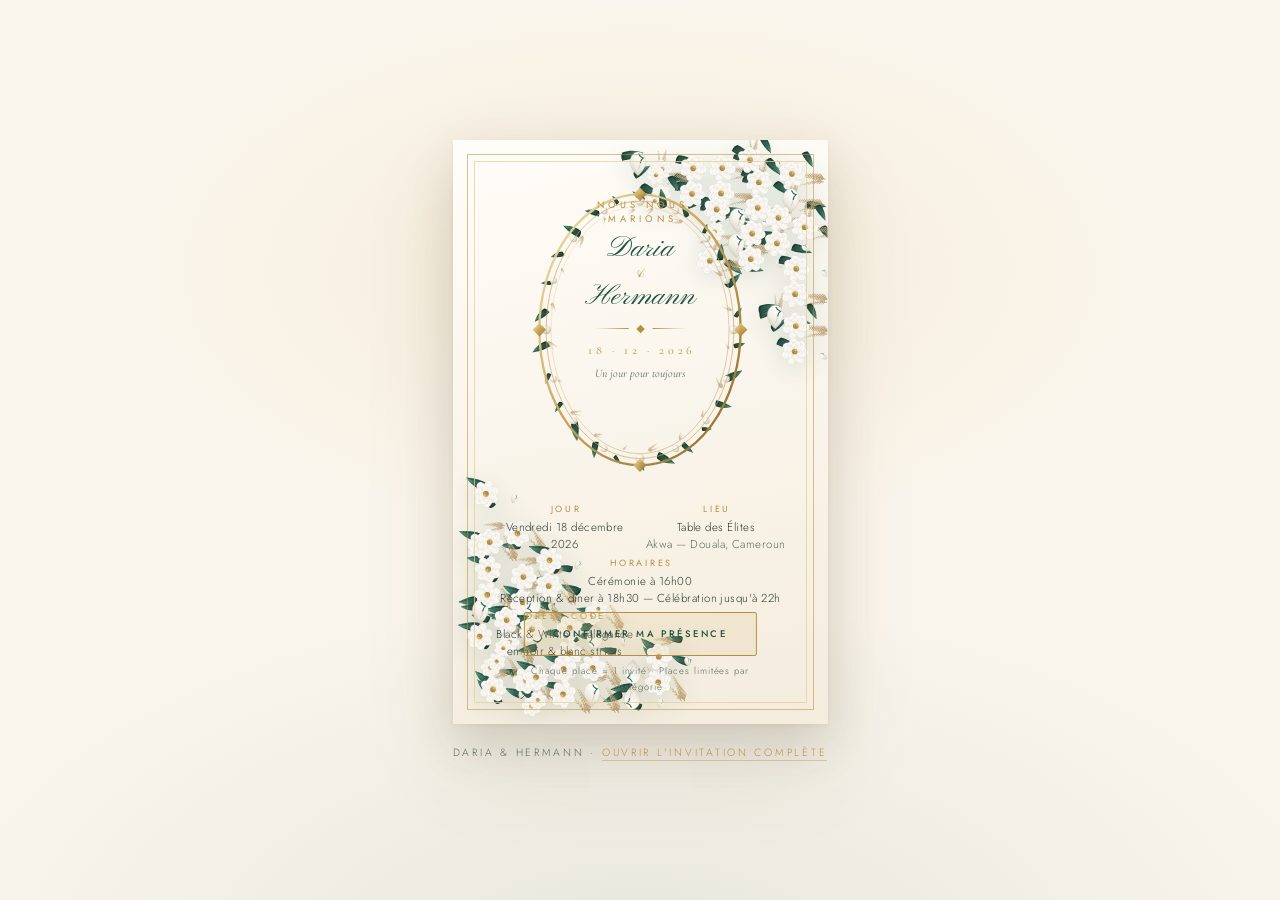
==== carte.html @ 6fe5da7c "Page du faire-part : carte.html Nouvelle page qui reprend l'univers visuel de la carte de reference " ====
<!DOCTYPE html>
<html lang="fr">
<head>
<meta charset="UTF-8">
<meta name="viewport" content="width=device-width, initial-scale=1">
<title>Daria &amp; Hermann — Faire-part · 18.12.2026</title>
<meta name="description" content="Daria &amp; Hermann vous invitent à célébrer leur mariage le vendredi 18 décembre 2026 à 16h00, Table des Élites, Akwa — Douala. Confirmez votre présence.">
<meta name="theme-color" content="#faf5ec">
<meta property="og:type" content="website">
<meta property="og:title" content="Daria &amp; Hermann — Nous nous marions">
<meta property="og:description" content="Vendredi 18 décembre 2026 · 16h00 · Table des Élites, Akwa — Douala.">
<meta property="og:image" content="photo-couple.jpg">
<link rel="icon" href="favicon.svg" type="image/svg+xml">
<link rel="preconnect" href="https://fonts.googleapis.com">
<link rel="preconnect" href="https://fonts.gstatic.com" crossorigin>
<link href="https://fonts.googleapis.com/css2?family=Cinzel:wght@400;500;600&family=Pinyon+Script&family=Cormorant+Garamond:ital,wght@0,400;0,500;0,600;1,400;1,500&family=Jost:wght@300;400;500;600&display=swap" rel="stylesheet">
<link rel="stylesheet" href="styles.css">
<style>
/* ===================================================================
   CARTE — page du faire-part
   Reprend la direction artistique de la carte de reference : fond
   ivoire tres clair, double cadre dore, medaillon ovale au centre,
   fleurs blanches en haut a droite et en bas a gauche, feuillage
   vert profond, perles et ornements dores.
   Le socle (variables, reset, .sprite, .reveal) vient de styles.css.
   =================================================================== */

:root {
  --papier:   #faf5ec;
  --papier-2: #f4ecdd;
  --ivoire:   #fffdf8;
  --encre:    #2c3a32;   /* vert-noir, plus sobre que le brun du site */
  --encre-2:  #5c6a60;
  --dore:     #b8903c;
  --dore-clair: #e6cf96;
  --vert:     #1f5340;
  --vert-clair: #4a8a6b;
}

body.billet-page {
  background:
    radial-gradient(58% 44% at 50% 30%, rgba(230,207,150,.22) 0%, transparent 68%),
    radial-gradient(80% 60% at 50% 108%, rgba(31,83,64,.09) 0%, transparent 70%),
    var(--papier);
  color: var(--encre);
  font-family: 'Jost', system-ui, sans-serif;
  min-height: 100svh;
  display: flex;
  align-items: center;
  justify-content: center;
  padding: clamp(18px, 4vw, 54px) 16px;
}

/* ————————————————————————————————————————————————————————————
   LE BILLET — ratio 322/502, celui de la carte de reference
   ———————————————————————————————————————————————————————————— */
.billet {
  position: relative;
  width: min(100%, 540px);
  aspect-ratio: 322 / 502;
  background: linear-gradient(168deg, var(--ivoire) 0%, var(--papier) 46%, var(--papier-2) 100%);
  box-shadow:
    0 2px 4px rgba(90, 70, 40, .06),
    0 18px 46px rgba(90, 70, 40, .16),
    0 40px 90px rgba(90, 70, 40, .10);
  isolation: isolate;
  overflow: hidden;
  /* Le billet est le conteneur de reference : 1cqw = 1 % de sa largeur.
     Sans ca, les unites cqw se mesureraient sur la fenetre entiere. */
  container-type: inline-size;
}

/* Double cadre fin dore : le filet exterieur et l'interieur, l'ecart
   de 10 unites reprend celui du faire-part. */
.billet__cadre { position: absolute; inset: 0; pointer-events: none; z-index: 4; }
.billet__cadre::before,
.billet__cadre::after {
  content: "";
  position: absolute;
  border: 1px solid var(--dore);
  opacity: .55;
}
.billet__cadre::before { inset: 14px; }
.billet__cadre::after  { inset: 21px; border-color: var(--dore-clair); opacity: .75; }

/* Semis floral : #fl-plan est compose en haut-gauche / bas-droite, on
   le met en miroir pour obtenir haut-droite / bas-gauche comme sur la
   carte. Derriere tout, jamais devant le texte. */
.billet__deco {
  position: absolute;
  inset: 0;
  z-index: 0;
  pointer-events: none;
  transform: scaleX(-1);
  opacity: .96;
  filter: drop-shadow(0 6px 14px rgba(31, 83, 64, .16));
}
.billet__deco svg { width: 100%; height: 100%; display: block; }

/* ————————————————————————————————————————————————————————————
   MEDAILLON — le grand ovale au centre, vide pour le texte
   ———————————————————————————————————————————————————————————— */
.billet__medaillon {
  position: absolute;
  z-index: 2;
  left: 50%;
  top: 6%;
  width: 62%;
  transform: translateX(-50%);
  pointer-events: none;
}
.billet__medaillon svg { width: 100%; height: auto; display: block; }

/* Le texte vit dans son propre calque au-dessus du medaillon : il
   peut donc depasser le vide de l'ovale sans etre masque. */
.billet__txt {
  position: absolute;
  z-index: 3;
  left: 50%;
  top: 10%;
  width: 44%;
  transform: translateX(-50%);
  text-align: center;
}

.kicker {
  font-size: clamp(9.5px, 1.15cqw, 11.5px);
  letter-spacing: .42em;
  text-transform: uppercase;
  color: var(--dore);
  margin: 0 0 .9em;
  padding-left: .42em;
}

.noms {
  font-family: 'Pinyon Script', cursive;
  font-weight: 400;
  font-size: clamp(30px, 7.6cqw, 44px);
  line-height: .96;
  color: var(--vert);
  margin: 0;
}
.noms .amp {
  display: block;
  font-size: .58em;
  color: var(--dore);
  line-height: 1;
  margin: .06em 0;
}

.orn { display: flex; align-items: center; justify-content: center; gap: 9px; margin: .85em 0 .7em; }
.orn .trait { height: 1px; width: 34px; background: linear-gradient(90deg, transparent, var(--dore)); }
.orn .trait:last-child { background: linear-gradient(90deg, var(--dore), transparent); }
.orn .losange {
  width: 6px; height: 6px; background: var(--dore);
  transform: rotate(45deg); flex: none;
}

/* La date ressort en or, avec les chiffres separes par un point dore. */
.date {
  font-family: 'Cormorant Garamond', serif;
  font-size: clamp(12px, 1.85cqw, 14.5px);
  letter-spacing: .3em;
  text-transform: uppercase;
  color: var(--dore);
  margin: 0;
  padding-left: .3em;
}
.motto {
  font-family: 'Cormorant Garamond', serif;
  font-style: italic;
  font-size: clamp(11.5px, 1.6cqw, 13px);
  color: var(--encre-2);
  margin: .7em 0 0;
  line-height: 1.5;
}

/* ————————————————————————————————————————————————————————————
   DETAILS PRATIQUES — sous le medaillon,police nette
   ———————————————————————————————————————————————————————————— */
.billet__detail {
  position: absolute;
  z-index: 3;
  left: 50%;
  top: 62%;
  width: 78%;
  transform: translateX(-50%);
  text-align: center;
  display: grid;
  grid-template-columns: 1fr 1fr;
  column-gap: 10px;
  row-gap: 2px;
  align-items: start;
}
.billet__detail .ligne:nth-child(3) { grid-column: 1 / -1; }
.billet__detail .ligne:nth-child(3) dd { white-space: nowrap; }
.ligne { margin: 0; }
.ligne dt {
  font-size: clamp(9px, 1.05cqw, 10.5px);
  letter-spacing: .3em;
  text-transform: uppercase;
  color: var(--dore);
  margin: 0 0 .45em;
  padding-left: .3em;
}
.ligne dd {
  margin: 0;
  font-size: clamp(11.5px, 1.5cqw, 12.5px);
  font-weight: 300;
  line-height: 1.5;
  color: var(--encre);
  letter-spacing: .04em;
}
.ligne dd .ville { display: block; color: var(--encre-2); }

/* ————————————————————————————————————————————————————————————
   CONFIRMATION
   ———————————————————————————————————————————————————————————— */
.billet__cta {
  position: absolute;
  z-index: 3;
  left: 50%;
  bottom: 5%;
  width: 62%;
  transform: translateX(-50%);
  text-align: center;
}

.btn-confirmer {
  display: inline-block;
  width: 100%;
  padding: 14px 18px;
  border: 1px solid var(--dore);
  background: linear-gradient(160deg, rgba(230,207,150,.26), rgba(184,144,60,.10));
  color: var(--vert);
  font: 500 clamp(9.5px, 1.65cqw, 12px) 'Jost', sans-serif;
  letter-spacing: .26em;
  text-transform: uppercase;
  text-decoration: none;
  cursor: pointer;
  border-radius: 2px;
  transition: background .3s, color .3s, border-color .3s, transform .2s;
}
.btn-confirmer:hover {
  background: linear-gradient(160deg, rgba(31,83,64,.94), rgba(31,83,64,.82));
  border-color: var(--vert);
  color: var(--ivoire);
}
.btn-confirmer:active { transform: translateY(1px); }
.btn-confirmer:focus-visible { outline: 2px solid var(--vert); outline-offset: 3px; }

.mention {
  margin: .9em 0 0;
  font-size: clamp(9.5px, 1.05cqw, 10.5px);
  font-weight: 300;
  letter-spacing: .1em;
  color: var(--encre-2);
  line-height: 1.6;
}

/* ————————————————————————————————————————————————————————————
   PIED
   ———————————————————————————————————————————————————————————— */
.pied {
  position: relative;
  z-index: 5;
  text-align: center;
  margin-top: 22px;
  font-size: 10.5px;
  letter-spacing: .26em;
  text-transform: uppercase;
  font-weight: 300;
  color: var(--encre-2);
}
.pied a { color: var(--dore); text-decoration: none; border-bottom: 1px solid rgba(184,144,60,.4); }
.pied a:hover { border-bottom-color: var(--dore); }

/* ————————————————————————————————————————————————————————————
   RESPONSIVE
   Le billet garde son ratio sur grand ecran. Sur telephone on passe
   en feuille verticale : le decor passe en arriere-plan tres attenue
   et le texte remonte dans un flux normal, donc jamais de recouvrement.
   ———————————————————————————————————————————————————————————— */
@media (max-width: 560px) {
  body.billet-page { display: block; padding: 0; }
  .billet {
    width: 100%;
    aspect-ratio: auto;
    min-height: 100svh;
    /* Le haut de la page est reserve pour la moitie superieure de
       l'ovale : le texte vient se loger dans son vide, comme sur la
       carte, mais en flux normal donc jamais par-dessus le texte. */
    /* Le billet n'a plus de ratio impose ici : sa hauteur suit le
       contenu. On ne peut donc plus utiliser des % pour le medaillon,
       seulement des px/vw. Le padding reserve la moitie haute de
       l'ovale (52vw = centre de l'ovale, moins la moitie du bloc
       texte) afin que le texte se loge dans son vide. */
    padding: calc(52vw - 62px) 24px 48px;
    display: flex;
    flex-direction: column;
    align-items: center;
    justify-content: flex-start;
  }
  /* Le semis devient un fond de page, tres attenue, sans encadrement */
  .billet__deco { opacity: .28; filter: none; }
  .billet__cadre { display: none; }
  /* Le medaillon reste absolu : il encadre le texte du debut a la fin
     du bloc, au lieu de le pousser vers le bas. */
  .billet__medaillon {
    top: 10px;              /* en px : la hauteur du billet est variable */
    left: 50%;
    width: 78vw;
    height: auto;
    transform: translateX(-50%);
  }
  .billet__txt {
    position: relative;
    left: auto; top: auto;
    transform: none;
    width: min(100%, 330px);
  }
  .billet__detail {
    position: relative;
    left: auto; top: auto;
    transform: none;
    width: min(100%, 360px);
    margin: 34px 0 0;
  }
  .billet__cta {
    position: relative;
    left: auto; bottom: auto;
    transform: none;
    width: min(100%, 360px);
    margin: 32px 0 0;
  }
  .pied { margin: 26px 16px 34px; font-size: 9.5px; letter-spacing: .2em; }
}

/* Petits telephones : on allege encore le decor. */
@media (max-width: 380px) {
  .billet { padding: 72px 18px 44px; }
  .billet__deco { opacity: .22; }
}

/* Ecran tres large : le billet ne grossit pas indefiniment. */
@media (min-width: 1100px) {
  .billet { width: min(100%, 580px); }
}

/* ——— Apparition discrete, desactivee si l'utilisateur limite
       les animations (regle deja posee dans styles.css). ——— */
.billet__txt > *,
.billet__detail > *,
.billet__cta > * { opacity: 0; transform: translateY(12px); }
.billet.in .billet__txt > *,
.billet.in .billet__detail > *,
.billet.in .billet__cta > * {
  opacity: 1; transform: none;
  transition: opacity .8s ease, transform .8s cubic-bezier(.2, .8, .2, 1);
}
.billet.in .billet__txt > *:nth-child(2) { transition-delay: .08s; }
.billet.in .billet__txt > *:nth-child(3) { transition-delay: .16s; }
.billet.in .billet__txt > *:nth-child(4) { transition-delay: .24s; }
.billet.in .billet__txt > *:nth-child(5) { transition-delay: .32s; }
.billet.in .billet__detail > *:nth-child(2) { transition-delay: .12s; }
.billet.in .billet__detail > *:nth-child(3) { transition-delay: .2s; }
.billet.in .billet__detail > *:nth-child(4) { transition-delay: .28s; }
.billet.in .billet__cta > *:nth-child(2) { transition-delay: .36s; }

@media (prefers-reduced-motion: reduce) {
  .billet__txt > *, .billet__detail > *, .billet__cta > * {
    opacity: 1 !important; transform: none !important;
  }
  .btn-confirmer { transition: none; }
}
</style>
</head>
<body class="billet-page">

  <!-- ===== SPRITE FLORAL — CAMÉLIAS IVOIRE (carte de référence) =====
       Camélias à 3 couronnes de pétales larges, cœur d'étamines dorées,
       feuilles émeraude vernies, fougères dorées, perles crème.
       Ce bloc est dupliqué à l'identique dans les 2 pages : il est
       régénéré par tools/floral-sprite.py — ne pas éditer à la main. -->
  <svg class="sprite" aria-hidden="true" focusable="false">

    <defs>
      <!-- camélia : ivoire éclairé en haut, ombre chaude en base -->
      <linearGradient id="p-out" x1=".28" y1="0" x2=".72" y2="1">
        <stop offset="0" stop-color="#ffffff"/><stop offset=".5" stop-color="#f7f3ea"/><stop offset="1" stop-color="#cbc4b1"/>
      </linearGradient>
      <linearGradient id="p-mid" x1=".3" y1="0" x2=".7" y2="1">
        <stop offset="0" stop-color="#ffffff"/><stop offset=".55" stop-color="#f2eee2"/><stop offset="1" stop-color="#d3ccb9"/>
      </linearGradient>
      <linearGradient id="p-in" x1=".34" y1="0" x2=".66" y2="1">
        <stop offset="0" stop-color="#ffffff"/><stop offset="1" stop-color="#e9e3d4"/>
      </linearGradient>
      <radialGradient id="p-coeur" cx=".4" cy=".34" r=".72">
        <stop offset="0" stop-color="#f4e4b4"/><stop offset=".5" stop-color="#cda75a"/><stop offset="1" stop-color="#8c6a26"/>
      </radialGradient>
      <radialGradient id="p-ombre" cx=".5" cy=".5" r=".5">
        <stop offset="0" stop-color="#8a8271" stop-opacity=".5"/><stop offset="1" stop-color="#8a8271" stop-opacity="0"/>
      </radialGradient>
      <!-- feuillage émeraude, nervures éclairées -->
      <linearGradient id="p-leaf" x1=".18" y1="0" x2=".82" y2="1">
        <stop offset="0" stop-color="#4d9175"/><stop offset=".45" stop-color="#1f5544"/><stop offset="1" stop-color="#0b2b21"/>
      </linearGradient>
      <linearGradient id="g-gold" x1="0" y1="0" x2="1" y2="1">
        <stop offset="0" stop-color="#f4e4b4"/><stop offset=".45" stop-color="#cda75a"/><stop offset="1" stop-color="#8c6a26"/>
      </linearGradient>
      <linearGradient id="g-fern" x1=".1" y1="1" x2=".9" y2="0">
        <stop offset="0" stop-color="#96794a"/><stop offset=".5" stop-color="#bda172"/><stop offset="1" stop-color="#e6d5ae"/>
      </linearGradient>
      <radialGradient id="g-perle" cx=".34" cy=".3" r=".78">
        <stop offset="0" stop-color="#ffffff"/><stop offset=".45" stop-color="#f2ede2"/><stop offset="1" stop-color="#c3bba8"/>
      </radialGradient>
    </defs>

    <!-- Perle crème, lumière en haut à gauche -->
    <symbol id="fl-perle" viewBox="0 0 24 24">
      <circle cx="12" cy="12" r="10" fill="url(#g-perle)"/>
      <circle cx="12" cy="12" r="10" fill="none" stroke="#b9b2a1" stroke-width=".7" stroke-opacity=".5"/>
      <ellipse cx="8.6" cy="8.2" rx="3.4" ry="2.6" fill="#ffffff" opacity=".85" transform="rotate(-28 8.6 8.2)"/>
    </symbol>

    <!-- Feuille émeraude, vernie, nervure centrale marquée.
         Limbe étroit et pointu, comme les feuilles de la carte. -->
    <symbol id="fl-feuille" viewBox="0 0 32 32">
      <path d="M17 30.5 C 11 24 5 13 3 1.5 C 12 5 20.5 12.5 25 22 C 24.5 25.5 21.5 28.5 17 30.5 Z" fill="url(#p-leaf)"/>
      <path d="M17 30.5 C 13.5 21 9 11 4 3 C 11 6 17.5 12.5 22 21 C 21.5 24 19 27 17 30.5 Z" fill="#ffffff" opacity=".07"/>
      <path d="M14.59 25.05 Q16.25 23.79 17.6 23.48" fill="none" stroke="#0a2a20" stroke-width=".65" stroke-linecap="round" opacity="0.5"/>
      <path d="M14.59 25.05 Q14 24.95 13.52 25.6" fill="none" stroke="#0a2a20" stroke-width=".65" stroke-linecap="round" opacity="0.42"/>
      <path d="M12.18 20.1 Q13.93 18.79 15.37 18.44" fill="none" stroke="#0a2a20" stroke-width=".65" stroke-linecap="round" opacity="0.5"/>
      <path d="M12.18 20.1 Q11.44 20.08 10.85 20.79" fill="none" stroke="#0a2a20" stroke-width=".65" stroke-linecap="round" opacity="0.42"/>
      <path d="M9.76 15.15 Q11.37 13.91 12.69 13.63" fill="none" stroke="#0a2a20" stroke-width=".65" stroke-linecap="round" opacity="0.5"/>
      <path d="M9.76 15.15 Q9.03 15.13 8.43 15.84" fill="none" stroke="#0a2a20" stroke-width=".65" stroke-linecap="round" opacity="0.42"/>
      <path d="M7.62 10.75 Q8.89 9.69 9.93 9.55" fill="none" stroke="#0a2a20" stroke-width=".65" stroke-linecap="round" opacity="0.5"/>
      <path d="M7.62 10.75 Q7.03 10.65 6.56 11.3" fill="none" stroke="#0a2a20" stroke-width=".65" stroke-linecap="round" opacity="0.42"/>
      <path d="M5.88 7.18 Q6.76 6.32 7.47 6.34" fill="none" stroke="#0a2a20" stroke-width=".65" stroke-linecap="round" opacity="0.5"/>
      <path d="M5.88 7.18 Q5.49 6.98 5.17 7.54" fill="none" stroke="#0a2a20" stroke-width=".65" stroke-linecap="round" opacity="0.42"/>
      <path d="M17 30 C 13.5 21 9 11 3.6 2.5" fill="none" stroke="#05201a" stroke-width="1.25" opacity=".6" stroke-linecap="round"/>
      <path d="M17 30 C 14 21 9.6 11.5 4.6 3.2" fill="none" stroke="#8fd3b2" stroke-width=".5" opacity=".55" stroke-linecap="round"/>
    </symbol>

    <!-- Fougère dorée (fillette de la carte de référence) -->
    <symbol id="fl-fougere" viewBox="0 0 48 48">
      <path d="M3 45 Q13 25 33 3" fill="none" stroke="url(#g-fern)" stroke-width="1.1" stroke-linecap="round"/>
      <ellipse cx="3.23" cy="36.7" rx="6.17" ry="1.05" fill="url(#g-fern)" transform="rotate(-102.05 3.23 36.7)"/>
      <ellipse cx="9.68" cy="40.12" rx="6.17" ry="1.05" fill="url(#g-fern)" transform="rotate(-22.05 9.68 40.12)"/>
      <ellipse cx="4.93" cy="34.2" rx="5.84" ry="0.99" fill="url(#g-fern)" transform="rotate(-100.72 4.93 34.2)"/>
      <ellipse cx="10.95" cy="37.58" rx="5.84" ry="0.99" fill="url(#g-fern)" transform="rotate(-20.72 10.95 37.58)"/>
      <ellipse cx="6.7" cy="31.69" rx="5.51" ry="0.94" fill="url(#g-fern)" transform="rotate(-99.43 6.7 31.69)"/>
      <ellipse cx="12.32" cy="35.01" rx="5.51" ry="0.94" fill="url(#g-fern)" transform="rotate(-19.43 12.32 35.01)"/>
      <ellipse cx="8.55" cy="29.17" rx="5.18" ry="0.88" fill="url(#g-fern)" transform="rotate(-98.2 8.55 29.17)"/>
      <ellipse cx="13.76" cy="32.4" rx="5.18" ry="0.88" fill="url(#g-fern)" transform="rotate(-18.2 13.76 32.4)"/>
      <ellipse cx="10.48" cy="26.63" rx="4.86" ry="0.83" fill="url(#g-fern)" transform="rotate(-97.02 10.48 26.63)"/>
      <ellipse cx="15.29" cy="29.76" rx="4.86" ry="0.83" fill="url(#g-fern)" transform="rotate(-17.02 15.29 29.76)"/>
      <ellipse cx="12.48" cy="24.08" rx="4.53" ry="0.77" fill="url(#g-fern)" transform="rotate(-95.88 12.48 24.08)"/>
      <ellipse cx="16.91" cy="27.08" rx="4.53" ry="0.77" fill="url(#g-fern)" transform="rotate(-15.88 16.91 27.08)"/>
      <ellipse cx="14.57" cy="21.51" rx="4.2" ry="0.71" fill="url(#g-fern)" transform="rotate(-94.78 14.57 21.51)"/>
      <ellipse cx="18.62" cy="24.38" rx="4.2" ry="0.71" fill="url(#g-fern)" transform="rotate(-14.78 18.62 24.38)"/>
      <ellipse cx="16.73" cy="18.93" rx="3.87" ry="0.66" fill="url(#g-fern)" transform="rotate(-93.73 16.73 18.93)"/>
      <ellipse cx="20.42" cy="21.64" rx="3.87" ry="0.66" fill="url(#g-fern)" transform="rotate(-13.73 20.42 21.64)"/>
      <ellipse cx="18.97" cy="16.33" rx="3.54" ry="0.6" fill="url(#g-fern)" transform="rotate(-92.72 18.97 16.33)"/>
      <ellipse cx="22.31" cy="18.87" rx="3.54" ry="0.6" fill="url(#g-fern)" transform="rotate(-12.72 22.31 18.87)"/>
      <ellipse cx="21.3" cy="13.71" rx="3.21" ry="0.55" fill="url(#g-fern)" transform="rotate(-91.75 21.3 13.71)"/>
      <ellipse cx="24.28" cy="16.06" rx="3.21" ry="0.55" fill="url(#g-fern)" transform="rotate(-11.75 24.28 16.06)"/>
      <ellipse cx="23.71" cy="11.08" rx="2.88" ry="0.49" fill="url(#g-fern)" transform="rotate(-90.81 23.71 11.08)"/>
      <ellipse cx="26.35" cy="13.23" rx="2.88" ry="0.49" fill="url(#g-fern)" transform="rotate(-10.81 26.35 13.23)"/>
      <ellipse cx="26.2" cy="8.42" rx="2.55" ry="0.43" fill="url(#g-fern)" transform="rotate(-89.91 26.2 8.42)"/>
      <ellipse cx="28.51" cy="10.37" rx="2.55" ry="0.43" fill="url(#g-fern)" transform="rotate(-9.91 28.51 10.37)"/>
      <ellipse cx="28.77" cy="5.75" rx="2.23" ry="0.38" fill="url(#g-fern)" transform="rotate(-89.04 28.77 5.75)"/>
      <ellipse cx="30.76" cy="7.48" rx="2.23" ry="0.38" fill="url(#g-fern)" transform="rotate(-9.04 30.76 7.48)"/>
      <ellipse cx="31.43" cy="3.06" rx="1.9" ry="0.32" fill="url(#g-fern)" transform="rotate(-88.21 31.43 3.06)"/>
      <ellipse cx="33.1" cy="4.56" rx="1.9" ry="0.32" fill="url(#g-fern)" transform="rotate(-8.21 33.1 4.56)"/>
      <path d="M9 46 Q20 32 43 20" fill="none" stroke="url(#g-fern)" stroke-width="1.1" stroke-linecap="round"/>
      <ellipse cx="11.26" cy="39.93" rx="3.75" ry="0.64" fill="url(#g-fern)" transform="rotate(-88.7 11.26 39.93)"/>
      <ellipse cx="14.59" cy="42.85" rx="3.75" ry="0.64" fill="url(#g-fern)" transform="rotate(-8.7 14.59 42.85)"/>
      <ellipse cx="13.82" cy="37.59" rx="3.49" ry="0.59" fill="url(#g-fern)" transform="rotate(-85.76 13.82 37.59)"/>
      <ellipse cx="16.77" cy="40.47" rx="3.49" ry="0.59" fill="url(#g-fern)" transform="rotate(-5.76 16.77 40.47)"/>
      <ellipse cx="16.55" cy="35.28" rx="3.24" ry="0.55" fill="url(#g-fern)" transform="rotate(-83.02 16.55 35.28)"/>
      <ellipse cx="19.16" cy="38.08" rx="3.24" ry="0.55" fill="url(#g-fern)" transform="rotate(-3.02 19.16 38.08)"/>
      <ellipse cx="19.47" cy="33.01" rx="2.98" ry="0.51" fill="url(#g-fern)" transform="rotate(-80.46 19.47 33.01)"/>
      <ellipse cx="21.75" cy="35.7" rx="2.98" ry="0.51" fill="url(#g-fern)" transform="rotate(-0.46 21.75 35.7)"/>
      <ellipse cx="22.57" cy="30.78" rx="2.73" ry="0.46" fill="url(#g-fern)" transform="rotate(-78.09 22.57 30.78)"/>
      <ellipse cx="24.55" cy="33.32" rx="2.73" ry="0.46" fill="url(#g-fern)" transform="rotate(1.91 24.55 33.32)"/>
      <ellipse cx="25.85" cy="28.59" rx="2.47" ry="0.42" fill="url(#g-fern)" transform="rotate(-75.88 25.85 28.59)"/>
      <ellipse cx="27.57" cy="30.96" rx="2.47" ry="0.42" fill="url(#g-fern)" transform="rotate(4.12 27.57 30.96)"/>
      <ellipse cx="29.33" cy="26.42" rx="2.22" ry="0.38" fill="url(#g-fern)" transform="rotate(-73.82 29.33 26.42)"/>
      <ellipse cx="30.79" cy="28.6" rx="2.22" ry="0.38" fill="url(#g-fern)" transform="rotate(6.18 30.79 28.6)"/>
      <ellipse cx="33" cy="24.29" rx="1.96" ry="0.33" fill="url(#g-fern)" transform="rotate(-71.91 33 24.29)"/>
      <ellipse cx="34.23" cy="26.26" rx="1.96" ry="0.33" fill="url(#g-fern)" transform="rotate(8.09 34.23 26.26)"/>
      <ellipse cx="36.86" cy="22.19" rx="1.71" ry="0.29" fill="url(#g-fern)" transform="rotate(-70.14 36.86 22.19)"/>
      <ellipse cx="37.88" cy="23.94" rx="1.71" ry="0.29" fill="url(#g-fern)" transform="rotate(9.86 37.88 23.94)"/>
      <ellipse cx="40.92" cy="20.12" rx="1.45" ry="0.25" fill="url(#g-fern)" transform="rotate(-68.49 40.92 20.12)"/>
      <ellipse cx="41.74" cy="21.63" rx="1.45" ry="0.25" fill="url(#g-fern)" transform="rotate(11.51 41.74 21.63)"/>
    </symbol>

    <!-- ===== LE CAMÉLIA — définition unique, réutilisée partout =====
         3 couronnes de pétales larges qui se chevauchent, liseré doux
         entre les pétales, cœur d'étamines dorées. -->
    <symbol id="fl-rose" viewBox="0 0 64 64">
      <ellipse cx="32" cy="33" rx="27" ry="26" fill="url(#p-ombre)" opacity=".55"/>
      <path d="M0 0 C-12.92 -6 -13.87 -19.2 -6.53 -27.9 C-3.26 -31.5 3.26 -31.5 6.53 -27.9 C13.87 -19.2 12.92 -6 0 0 Z" fill="url(#p-out)" stroke="#b0aa99" stroke-width="0.6" stroke-opacity="0.42" opacity="1" transform="translate(32 32) rotate(8)"/>
      <path d="M0 0 C-12.92 -6 -13.87 -19.2 -6.53 -27.9 C-3.26 -31.5 3.26 -31.5 6.53 -27.9 C13.87 -19.2 12.92 -6 0 0 Z" fill="url(#p-out)" stroke="#b0aa99" stroke-width="0.6" stroke-opacity="0.42" opacity="1" transform="translate(32 32) rotate(59.43)"/>
      <path d="M0 0 C-12.92 -6 -13.87 -19.2 -6.53 -27.9 C-3.26 -31.5 3.26 -31.5 6.53 -27.9 C13.87 -19.2 12.92 -6 0 0 Z" fill="url(#p-out)" stroke="#b0aa99" stroke-width="0.6" stroke-opacity="0.42" opacity="1" transform="translate(32 32) rotate(110.86)"/>
      <path d="M0 0 C-12.92 -6 -13.87 -19.2 -6.53 -27.9 C-3.26 -31.5 3.26 -31.5 6.53 -27.9 C13.87 -19.2 12.92 -6 0 0 Z" fill="url(#p-out)" stroke="#b0aa99" stroke-width="0.6" stroke-opacity="0.42" opacity="1" transform="translate(32 32) rotate(162.29)"/>
      <path d="M0 0 C-12.92 -6 -13.87 -19.2 -6.53 -27.9 C-3.26 -31.5 3.26 -31.5 6.53 -27.9 C13.87 -19.2 12.92 -6 0 0 Z" fill="url(#p-out)" stroke="#b0aa99" stroke-width="0.6" stroke-opacity="0.42" opacity="1" transform="translate(32 32) rotate(213.71)"/>
      <path d="M0 0 C-12.92 -6 -13.87 -19.2 -6.53 -27.9 C-3.26 -31.5 3.26 -31.5 6.53 -27.9 C13.87 -19.2 12.92 -6 0 0 Z" fill="url(#p-out)" stroke="#b0aa99" stroke-width="0.6" stroke-opacity="0.42" opacity="1" transform="translate(32 32) rotate(265.14)"/>
      <path d="M0 0 C-12.92 -6 -13.87 -19.2 -6.53 -27.9 C-3.26 -31.5 3.26 -31.5 6.53 -27.9 C13.87 -19.2 12.92 -6 0 0 Z" fill="url(#p-out)" stroke="#b0aa99" stroke-width="0.6" stroke-opacity="0.42" opacity="1" transform="translate(32 32) rotate(316.57)"/>
      <path d="M0 0 C-11.4 -5 -12.24 -16 -5.76 -23.25 C-2.88 -26.25 2.88 -26.25 5.76 -23.25 C12.24 -16 11.4 -5 0 0 Z" fill="url(#p-mid)" stroke="#b0aa99" stroke-width="0.6" stroke-opacity="0.5" opacity="1" transform="translate(32 32) rotate(30)"/>
      <path d="M0 0 C-11.4 -5 -12.24 -16 -5.76 -23.25 C-2.88 -26.25 2.88 -26.25 5.76 -23.25 C12.24 -16 11.4 -5 0 0 Z" fill="url(#p-mid)" stroke="#b0aa99" stroke-width="0.6" stroke-opacity="0.5" opacity="1" transform="translate(32 32) rotate(75)"/>
      <path d="M0 0 C-11.4 -5 -12.24 -16 -5.76 -23.25 C-2.88 -26.25 2.88 -26.25 5.76 -23.25 C12.24 -16 11.4 -5 0 0 Z" fill="url(#p-mid)" stroke="#b0aa99" stroke-width="0.6" stroke-opacity="0.5" opacity="1" transform="translate(32 32) rotate(120)"/>
      <path d="M0 0 C-11.4 -5 -12.24 -16 -5.76 -23.25 C-2.88 -26.25 2.88 -26.25 5.76 -23.25 C12.24 -16 11.4 -5 0 0 Z" fill="url(#p-mid)" stroke="#b0aa99" stroke-width="0.6" stroke-opacity="0.5" opacity="1" transform="translate(32 32) rotate(165)"/>
      <path d="M0 0 C-11.4 -5 -12.24 -16 -5.76 -23.25 C-2.88 -26.25 2.88 -26.25 5.76 -23.25 C12.24 -16 11.4 -5 0 0 Z" fill="url(#p-mid)" stroke="#b0aa99" stroke-width="0.6" stroke-opacity="0.5" opacity="1" transform="translate(32 32) rotate(210)"/>
      <path d="M0 0 C-11.4 -5 -12.24 -16 -5.76 -23.25 C-2.88 -26.25 2.88 -26.25 5.76 -23.25 C12.24 -16 11.4 -5 0 0 Z" fill="url(#p-mid)" stroke="#b0aa99" stroke-width="0.6" stroke-opacity="0.5" opacity="1" transform="translate(32 32) rotate(255)"/>
      <path d="M0 0 C-11.4 -5 -12.24 -16 -5.76 -23.25 C-2.88 -26.25 2.88 -26.25 5.76 -23.25 C12.24 -16 11.4 -5 0 0 Z" fill="url(#p-mid)" stroke="#b0aa99" stroke-width="0.6" stroke-opacity="0.5" opacity="1" transform="translate(32 32) rotate(300)"/>
      <path d="M0 0 C-11.4 -5 -12.24 -16 -5.76 -23.25 C-2.88 -26.25 2.88 -26.25 5.76 -23.25 C12.24 -16 11.4 -5 0 0 Z" fill="url(#p-mid)" stroke="#b0aa99" stroke-width="0.6" stroke-opacity="0.5" opacity="1" transform="translate(32 32) rotate(345)"/>
      <circle cx="32" cy="32" r="10.5" fill="url(#p-ombre)" opacity=".7"/>
      <path d="M0 0 C-8.36 -3.5 -8.98 -11.2 -4.22 -16.28 C-2.11 -18.38 2.11 -18.38 4.22 -16.28 C8.98 -11.2 8.36 -3.5 0 0 Z" fill="url(#p-in)" stroke="#b0aa99" stroke-width="0.5" stroke-opacity="0.45" opacity="1" transform="translate(32 32) rotate(12)"/>
      <path d="M0 0 C-8.36 -3.5 -8.98 -11.2 -4.22 -16.28 C-2.11 -18.38 2.11 -18.38 4.22 -16.28 C8.98 -11.2 8.36 -3.5 0 0 Z" fill="url(#p-in)" stroke="#b0aa99" stroke-width="0.5" stroke-opacity="0.45" opacity="1" transform="translate(32 32) rotate(72)"/>
      <path d="M0 0 C-8.36 -3.5 -8.98 -11.2 -4.22 -16.28 C-2.11 -18.38 2.11 -18.38 4.22 -16.28 C8.98 -11.2 8.36 -3.5 0 0 Z" fill="url(#p-in)" stroke="#b0aa99" stroke-width="0.5" stroke-opacity="0.45" opacity="1" transform="translate(32 32) rotate(132)"/>
      <path d="M0 0 C-8.36 -3.5 -8.98 -11.2 -4.22 -16.28 C-2.11 -18.38 2.11 -18.38 4.22 -16.28 C8.98 -11.2 8.36 -3.5 0 0 Z" fill="url(#p-in)" stroke="#b0aa99" stroke-width="0.5" stroke-opacity="0.45" opacity="1" transform="translate(32 32) rotate(192)"/>
      <path d="M0 0 C-8.36 -3.5 -8.98 -11.2 -4.22 -16.28 C-2.11 -18.38 2.11 -18.38 4.22 -16.28 C8.98 -11.2 8.36 -3.5 0 0 Z" fill="url(#p-in)" stroke="#b0aa99" stroke-width="0.5" stroke-opacity="0.45" opacity="1" transform="translate(32 32) rotate(252)"/>
      <path d="M0 0 C-8.36 -3.5 -8.98 -11.2 -4.22 -16.28 C-2.11 -18.38 2.11 -18.38 4.22 -16.28 C8.98 -11.2 8.36 -3.5 0 0 Z" fill="url(#p-in)" stroke="#b0aa99" stroke-width="0.5" stroke-opacity="0.45" opacity="1" transform="translate(32 32) rotate(312)"/>
      <circle cx="32" cy="32" r="6.5" fill="url(#p-coeur)"/>
      <circle cx="35.81" cy="32.81" r="1.15" fill="#a97f24" opacity=".9"/>
      <circle cx="34.12" cy="35.27" r="1.15" fill="#a97f24" opacity=".9"/>
      <circle cx="31.19" cy="35.81" r="1.15" fill="#a97f24" opacity=".9"/>
      <circle cx="28.73" cy="34.12" r="1.15" fill="#a97f24" opacity=".9"/>
      <circle cx="28.19" cy="31.19" r="1.15" fill="#a97f24" opacity=".9"/>
      <circle cx="29.88" cy="28.73" r="1.15" fill="#a97f24" opacity=".9"/>
      <circle cx="32.81" cy="28.19" r="1.15" fill="#a97f24" opacity=".9"/>
      <circle cx="35.27" cy="29.88" r="1.15" fill="#a97f24" opacity=".9"/>
      <circle cx="33.2" cy="33.2" r="1.05" fill="#8f6a20" opacity=".85"/>
      <circle cx="30.8" cy="33.2" r="1.05" fill="#8f6a20" opacity=".85"/>
      <circle cx="30.8" cy="30.8" r="1.05" fill="#8f6a20" opacity=".85"/>
      <circle cx="33.2" cy="30.8" r="1.05" fill="#8f6a20" opacity=".85"/>
      <circle cx="32" cy="32" r="1.5" fill="#8c6a26" opacity=".9"/>
      <circle cx="30.1" cy="30.4" r="1.1" fill="#f4e4b4" opacity=".95"/>
    </symbol>

    <!-- Fleur simple = le camélia -->
    <symbol id="fl-fleur" viewBox="0 0 64 64"><use href="#fl-rose"/></symbol>

    <!-- Camélia double : deux fleurs superposées = plus touffu -->
    <symbol id="fl-fleur2" viewBox="0 0 64 64">
      <use href="#fl-rose" x="0" y="0" width="47" height="47"/>
      <use href="#fl-rose" x="16" y="16" width="44" height="44"/>
    </symbol>

    <!-- Bouton fermé, ivoire -->
    <symbol id="fl-bouton" viewBox="0 0 24 32">
      <path d="M12 31 C3 23 1 15 4.5 8.5 C8 2 16 2 19.5 8.5 C23 15 21 23 12 31Z" fill="url(#p-mid)" stroke="#b0aa99" stroke-width=".6" stroke-opacity=".5"/>
      <path d="M12 27 C6.5 20.5 5.5 15 7.5 11 C9.5 7.5 14.5 7.5 16.5 11 C18.5 15 17.5 20.5 12 27Z" fill="url(#p-in)"/>
      <path d="M12 24 C9.5 20.5 9 17 10 14.5" fill="none" stroke="#a9a292" stroke-width=".8" opacity=".6"/>
      <path d="M11 6 C10 9 8 10 6 10.5 C8 12 9 14 9 16" fill="none" stroke="#2c6b52" stroke-width="1.3" stroke-linecap="round"/>
    </symbol>

    <!-- Ramure fleurie de coin : touffe touffue + queue en diagonale -->
    <symbol id="fl-ramure" viewBox="0 0 200 200">
      <g>
        <path d="M10 12 C52 44 96 92 132 130 C156 156 178 178 198 196"
              fill="none" stroke="#2c6b52" stroke-width="2.2" stroke-linecap="round"/>
        <path d="M40 44 C70 70 96 96 118 118" fill="none"
              stroke="#2c6b52" stroke-width="1.2" opacity=".6"/>
        <use href="#fl-fougere" x="4" y="8" width="78" height="78" transform="rotate(-18 43 47)"/>
        <use href="#fl-fougere" x="62" y="-6" width="66" height="66" transform="rotate(12 95 27)"/>
        <use href="#fl-fougere" x="96" y="30" width="54" height="54" transform="rotate(30 123 57)"/>
        <use href="#fl-fleur" x="16" y="16" width="82" height="82"/>
        <use href="#fl-fleur2" x="74" y="4" width="54" height="54"/>
        <use href="#fl-fleur" x="-10" y="74" width="50" height="50"/>
        <use href="#fl-fleur" x="78" y="60" width="40" height="40"/>
        <use href="#fl-fleur" x="4" y="62" width="32" height="32"/>
        <use href="#fl-fleur" x="48" y="62" width="30" height="30"/>
        <use href="#fl-fleur" x="92" y="22" width="30" height="30"/>
        <use href="#fl-fleur" x="62" y="92" width="28" height="28"/>
        <use href="#fl-fleur" x="6" y="100" width="30" height="30"/>
        <use href="#fl-feuille" x="6" y="30" width="44" height="44" transform="rotate(52 28 52)"/>
        <use href="#fl-feuille" x="52" y="-2" width="40" height="40" transform="rotate(-26 72 18)"/>
        <use href="#fl-feuille" x="92" y="34" width="38" height="38" transform="rotate(28 111 53)"/>
        <use href="#fl-feuille" x="76" y="84" width="36" height="36" transform="rotate(-34 94 102)"/>
        <use href="#fl-feuille" x="18" y="88" width="40" height="40" transform="rotate(36 38 108)"/>
        <use href="#fl-feuille" x="-8" y="52" width="42" height="42" transform="rotate(-14 13 73)"/>
        <use href="#fl-feuille" x="40" y="76" width="34" height="34" transform="rotate(20 57 93)"/>
        <use href="#fl-feuille" x="110" y="4" width="32" height="32" transform="rotate(-40 126 20)"/>
        <use href="#fl-feuille" x="30" y="4" width="32" height="32" transform="rotate(8 46 20)"/>
        <use href="#fl-bouton" x="108" y="60" width="20" height="26" transform="rotate(-24 118 73)"/>
        <use href="#fl-bouton" x="58" y="108" width="20" height="26" transform="rotate(16 68 121)"/>
        <use href="#fl-bouton" x="4" y="4" width="19" height="25" transform="rotate(30 13.5 16.5)"/>
        <use href="#fl-bouton" x="116" y="26" width="17" height="22" transform="rotate(-12 124.5 37)"/>
        <use href="#fl-perle" x="106" y="52" width="13" height="13"/>
        <use href="#fl-perle" x="34" y="104" width="14" height="14"/>
        <use href="#fl-perle" x="8" y="40" width="11" height="11"/>
        <use href="#fl-perle" x="88" y="92" width="10" height="10"/>
        <use href="#fl-perle" x="122" y="12" width="9" height="9"/>
        <use href="#fl-feuille" x="104" y="116" width="31.08" height="31.08" transform="rotate(-70 119.54 131.54)"/>
        <use href="#fl-feuille" x="104" y="116" width="26.04" height="26.04" transform="rotate(-40 117.02 129.02)"/>
        <use href="#fl-fougere" x="118" y="107.6" width="42" height="42" transform="rotate(46 139 128.6)"/>
        <use href="#fl-fleur" x="109" y="113" width="26.04" height="26.04"/>
        <use href="#fl-bouton" x="129" y="101" width="12.6" height="15.96" transform="rotate(-46 135.3 108.98)"/>
        <use href="#fl-perle" x="102" y="117.2" width="10.08" height="10.08"/>
        <use href="#fl-feuille" x="121" y="135" width="25.9" height="25.9" transform="rotate(-14 133.95 147.95)"/>
        <use href="#fl-feuille" x="121" y="135" width="21.7" height="21.7" transform="rotate(5 131.85 145.85)"/>
        <use href="#fl-fougere" x="128.2" y="130.2" width="35" height="35" transform="rotate(2 145.7 147.7)"/>
        <use href="#fl-fleur" x="139" y="123" width="21.7" height="21.7"/>
        <use href="#fl-bouton" x="115" y="139" width="10.5" height="13.3" transform="rotate(-6 120.25 145.65)"/>
        <use href="#fl-perle" x="147.4" y="117.4" width="8.4" height="8.4"/>
        <use href="#fl-feuille" x="138" y="150" width="21.46" height="21.46" transform="rotate(-62 148.73 160.73)"/>
        <use href="#fl-feuille" x="138" y="150" width="17.98" height="17.98" transform="rotate(-46 146.99 158.99)"/>
        <use href="#fl-fougere" x="153.4" y="137.4" width="29" height="29" transform="rotate(46 167.9 151.9)"/>
        <use href="#fl-fleur" x="143.5" y="145.5" width="17.98" height="17.98"/>
        <use href="#fl-bouton" x="165.5" y="127.5" width="8.7" height="11.02" transform="rotate(-46 169.85 133.01)"/>
        <use href="#fl-perle" x="135.8" y="151.8" width="6.96" height="6.96"/>
        <use href="#fl-feuille" x="154" y="159" width="17.76" height="17.76" transform="rotate(-6 162.88 167.88)"/>
        <use href="#fl-feuille" x="154" y="159" width="14.88" height="14.88" transform="rotate(-1 161.44 166.44)"/>
        <use href="#fl-fougere" x="159.4" y="155.4" width="24" height="24" transform="rotate(2 171.4 167.4)"/>
        <use href="#fl-fleur" x="167.5" y="150" width="14.88" height="14.88"/>
        <use href="#fl-bouton" x="149.5" y="162" width="7.2" height="9.12" transform="rotate(-6 153.1 166.56)"/>
        <use href="#fl-perle" x="173.8" y="145.8" width="5.76" height="5.76"/>
        <use href="#fl-feuille" x="167" y="168" width="14.06" height="14.06" transform="rotate(-54 174.03 175.03)"/>
        <use href="#fl-feuille" x="167" y="168" width="11.78" height="11.78" transform="rotate(-52 172.89 173.89)"/>
        <use href="#fl-fleur" x="171" y="165.5" width="11.78" height="11.78"/>
        <use href="#fl-bouton" x="187" y="155.5" width="5.7" height="7.22" transform="rotate(-46 189.85 159.11)"/>
        <use href="#fl-perle" x="165.4" y="169" width="4.56" height="4.56"/>
        <use href="#fl-feuille" x="178" y="175" width="11.1" height="11.1" transform="rotate(2 183.55 180.55)"/>
        <use href="#fl-feuille" x="178" y="175" width="9.3" height="9.3" transform="rotate(-7 182.65 179.65)"/>
        <use href="#fl-bouton" x="175" y="177" width="4.5" height="5.7" transform="rotate(-6 177.25 179.85)"/>
        <use href="#fl-perle" x="191.2" y="166.2" width="3.6" height="3.6"/>
        <use href="#fl-feuille" x="186" y="180" width="8.14" height="8.14" transform="rotate(-46 190.07 184.07)"/>
        <use href="#fl-feuille" x="186" y="180" width="6.82" height="6.82" transform="rotate(-58 189.41 183.41)"/>
        <use href="#fl-bouton" x="198.5" y="172.5" width="3.3" height="4.18" transform="rotate(-46 200.15 174.59)"/>
        <use href="#fl-feuille" x="193" y="184" width="5.92" height="5.92" transform="rotate(10 195.96 186.96)"/>
        <use href="#fl-feuille" x="193" y="184" width="4.96" height="4.96" transform="rotate(-13 195.48 186.48)"/>
        <use href="#fl-bouton" x="191.5" y="185" width="2.4" height="3.04" transform="rotate(-6 192.7 186.52)"/>
      </g>
    </symbol>

    <!-- Couronne de fleurs -->
    <symbol id="fl-couronne" viewBox="0 0 240 70">
      <g>
        <path d="M6 62 C40 22 80 6 120 6 C160 6 200 22 234 62" fill="none" stroke="#2c6b52" stroke-width="1.6"/>
        <use href="#fl-feuille" x="8" y="34" width="30" height="30" transform="rotate(-30 23 49)"/>
        <use href="#fl-feuille" x="40" y="16" width="28" height="28" transform="rotate(18 54 30)"/>
        <use href="#fl-feuille" x="172" y="16" width="28" height="28" transform="rotate(-18 186 30)"/>
        <use href="#fl-feuille" x="204" y="34" width="30" height="30" transform="rotate(30 219 49)"/>
        <use href="#fl-fougere" x="62" y="-2" width="42" height="42" transform="rotate(14 83 19)"/>
        <use href="#fl-fougere" x="140" y="-2" width="42" height="42" transform="rotate(-14 161 19)"/>
        <use href="#fl-fleur" x="24" y="12" width="32" height="32"/>
        <use href="#fl-fleur" x="64" y="-2" width="28" height="28"/>
        <use href="#fl-fleur" x="148" y="-2" width="28" height="28"/>
        <use href="#fl-fleur" x="186" y="12" width="32" height="32"/>
        <use href="#fl-fleur2" x="100" y="-14" width="34" height="34"/>
        <use href="#fl-bouton" x="88" y="12" width="17" height="22" transform="rotate(-14 96.5 23)"/>
        <use href="#fl-bouton" x="130" y="12" width="17" height="22" transform="rotate(14 138.5 23)"/>
        <use href="#fl-perle" x="120" y="30" width="9" height="9"/>
      </g>
    </symbol>

    <!-- Pose de carte relevee dans Excalidraw : 2 bouquets sur la diagonale -->
    <symbol id="fl-plan" viewBox="0 0 322 502">
      <g>
        <use href="#fl-feuille" x="64.03" y="-0.11" width="19.17" height="19.17" transform="rotate(-88 73.61 9.47)"/>
        <use href="#fl-feuille" x="37.83" y="12.35" width="17.57" height="17.57" transform="rotate(-104 46.62 21.13)"/>
        <use href="#fl-feuille" x="57" y="16.18" width="15.97" height="15.97" transform="rotate(-66 64.99 24.17)"/>
        <use href="#fl-feuille" x="44.86" y="-4.42" width="14.69" height="14.69" transform="rotate(-116 52.21 2.93)"/>
        <use href="#fl-feuille" x="69.14" y="8.52" width="12.78" height="12.78" transform="rotate(-78 75.53 14.9)"/>
        <use href="#fl-fougere" x="55.59" y="-3.97" width="16.61" height="16.61" transform="rotate(-52 63.9 4.33)"/>
        <use href="#fl-bouton" x="37.2" y="16.18" width="9.58" height="9.58" transform="rotate(24 41.99 20.97)"/>
        <use href="#fl-fougere" x="64.51" y="17.74" width="22.36" height="22.36" transform="rotate(46 75.69 28.92)"/>
        <use href="#fl-perle" x="84.15" y="20.29" width="4.15" height="4.15"/>
        <use href="#fl-feuille" x="112.94" y="7.08" width="19.17" height="19.17" transform="rotate(-66 122.52 16.66)"/>
        <use href="#fl-bouton" x="86.11" y="23.37" width="9.58" height="9.58" transform="rotate(54 90.9 28.16)"/>
        <use href="#fl-feuille" x="116.49" y="23.33" width="17.57" height="17.57" transform="rotate(-71 125.28 32.11)"/>
        <use href="#fl-fougere" x="119.21" y="21.73" width="22.36" height="22.36" transform="rotate(46 130.39 32.91)"/>
        <use href="#fl-fougere" x="134.25" y="7.01" width="16.61" height="16.61" transform="rotate(-52 142.56 15.31)"/>
        <use href="#fl-feuille" x="160.45" y="2.29" width="19.17" height="19.17" transform="rotate(-44 170.03 11.87)"/>
        <use href="#fl-feuille" x="153.42" y="18.58" width="15.97" height="15.97" transform="rotate(-22 161.41 26.56)"/>
        <use href="#fl-bouton" x="133.62" y="18.58" width="9.58" height="9.58" transform="rotate(24 138.41 23.37)"/>
        <use href="#fl-perle" x="156.62" y="15.7" width="4.15" height="4.15"/>
        <use href="#fl-feuille" x="8.93" y="7.56" width="14.69" height="14.69" transform="rotate(-116 16.27 14.9)"/>
        <use href="#fl-fougere" x="4.62" y="22.73" width="22.36" height="22.36" transform="rotate(46 15.79 33.91)"/>
        <use href="#fl-feuille" x="56.44" y="19.06" width="19.17" height="19.17" transform="rotate(-77 66.02 28.64)"/>
        <use href="#fl-feuille" x="30.25" y="31.51" width="17.57" height="17.57" transform="rotate(-93 39.03 40.3)"/>
        <use href="#fl-feuille" x="61.55" y="27.68" width="12.78" height="12.78" transform="rotate(-67 67.94 34.07)"/>
        <use href="#fl-fougere" x="48.01" y="15.19" width="16.61" height="16.61" transform="rotate(-52 56.31 23.5)"/>
        <use href="#fl-bouton" x="29.61" y="35.35" width="9.58" height="9.58" transform="rotate(54 34.4 40.14)"/>
        <use href="#fl-fougere" x="65.5" y="39.5" width="22.36" height="22.36" transform="rotate(46 76.68 50.68)"/>
        <use href="#fl-perle" x="85.15" y="42.05" width="4.15" height="4.15"/>
        <use href="#fl-feuille" x="113.94" y="29.04" width="19.17" height="19.17" transform="rotate(-55 123.52 38.62)"/>
        <use href="#fl-feuille" x="106.91" y="45.33" width="15.97" height="15.97" transform="rotate(-33 114.89 53.31)"/>
        <use href="#fl-bouton" x="87.11" y="45.33" width="9.58" height="9.58" transform="rotate(24 91.9 50.12)"/>
        <use href="#fl-feuille" x="2.9" y="46.29" width="17.57" height="17.57" transform="rotate(-60 11.68 55.07)"/>
        <use href="#fl-fougere" x="5.61" y="44.69" width="22.36" height="22.36" transform="rotate(46 16.79 55.87)"/>
        <use href="#fl-fougere" x="20.66" y="29.96" width="16.61" height="16.61" transform="rotate(-52 28.96 38.27)"/>
        <use href="#fl-feuille" x="143.68" y="32.83" width="19.17" height="19.17" transform="rotate(-88 153.26 42.41)"/>
        <use href="#fl-feuille" x="124.52" y="28.52" width="14.69" height="14.69" transform="rotate(-116 131.86 35.87)"/>
        <use href="#fl-bouton" x="116.85" y="49.12" width="9.58" height="9.58" transform="rotate(54 121.64 53.91)"/>
        <use href="#fl-perle" x="139.85" y="46.25" width="4.15" height="4.15"/>
        <use href="#fl-fougere" x="33.96" y="51.88" width="22.36" height="22.36" transform="rotate(46 45.14 63.06)"/>
        <use href="#fl-feuille" x="92.77" y="42.41" width="19.17" height="19.17" transform="rotate(-66 102.36 52)"/>
        <use href="#fl-feuille" x="66.58" y="54.87" width="17.57" height="17.57" transform="rotate(-82 75.37 63.66)"/>
        <use href="#fl-feuille" x="85.75" y="58.7" width="15.97" height="15.97" transform="rotate(-44 93.73 66.69)"/>
        <use href="#fl-feuille" x="97.89" y="51.04" width="12.78" height="12.78" transform="rotate(-56 104.27 57.43)"/>
        <use href="#fl-fougere" x="84.34" y="38.55" width="16.61" height="16.61" transform="rotate(-52 92.65 46.85)"/>
        <use href="#fl-bouton" x="65.94" y="58.7" width="9.58" height="9.58" transform="rotate(24 70.73 63.5)"/>
        <use href="#fl-fougere" x="16.19" y="60.46" width="22.36" height="22.36" transform="rotate(46 27.37 71.64)"/>
        <use href="#fl-perle" x="35.84" y="63.02" width="4.15" height="4.15"/>
        <use href="#fl-feuille" x="75.01" y="51" width="19.17" height="19.17" transform="rotate(-44 84.59 60.58)"/>
        <use href="#fl-bouton" x="48.18" y="67.29" width="9.58" height="9.58" transform="rotate(54 52.97 72.08)"/>
        <use href="#fl-feuille" x="-9.08" y="70.24" width="17.57" height="17.57" transform="rotate(-104 -0.3 79.03)"/>
        <use href="#fl-feuille" x="-2.05" y="53.47" width="14.69" height="14.69" transform="rotate(-116 5.29 60.82)"/>
        <use href="#fl-fougere" x="-6.37" y="68.65" width="22.36" height="22.36" transform="rotate(46 4.81 79.83)"/>
        <use href="#fl-fougere" x="8.68" y="53.92" width="16.61" height="16.61" transform="rotate(-52 16.98 62.23)"/>
        <use href="#fl-feuille" x="62.23" y="63.18" width="19.17" height="19.17" transform="rotate(-77 71.81 72.76)"/>
        <use href="#fl-feuille" x="55.2" y="79.47" width="15.97" height="15.97" transform="rotate(-55 63.19 87.45)"/>
        <use href="#fl-bouton" x="35.4" y="79.47" width="9.58" height="9.58" transform="rotate(24 40.19 84.26)"/>
        <use href="#fl-perle" x="58.4" y="76.59" width="4.15" height="4.15"/>
        <use href="#fl-fougere" x="74.09" y="75.43" width="22.36" height="22.36" transform="rotate(46 85.27 86.61)"/>
        <use href="#fl-feuille" x="40.87" y="71.56" width="19.17" height="19.17" transform="rotate(-55 50.45 81.14)"/>
        <use href="#fl-feuille" x="14.68" y="84.02" width="17.57" height="17.57" transform="rotate(-71 23.46 92.8)"/>
        <use href="#fl-feuille" x="45.98" y="80.19" width="12.78" height="12.78" transform="rotate(-45 52.37 86.57)"/>
        <use href="#fl-fougere" x="32.44" y="67.7" width="16.61" height="16.61" transform="rotate(-52 40.74 76)"/>
        <use href="#fl-bouton" x="14.04" y="87.85" width="9.58" height="9.58" transform="rotate(54 18.83 92.64)"/>
        <use href="#fl-fougere" x="52.53" y="83.62" width="22.36" height="22.36" transform="rotate(46 63.71 94.8)"/>
        <use href="#fl-perle" x="72.17" y="86.17" width="4.15" height="4.15"/>
        <use href="#fl-feuille" x="63.43" y="85.14" width="19.17" height="19.17" transform="rotate(-88 73.01 94.72)"/>
        <use href="#fl-feuille" x="56.4" y="101.43" width="15.97" height="15.97" transform="rotate(-66 64.39 109.41)"/>
        <use href="#fl-feuille" x="44.26" y="80.82" width="14.69" height="14.69" transform="rotate(-116 51.61 88.17)"/>
        <use href="#fl-bouton" x="36.6" y="101.43" width="9.58" height="9.58" transform="rotate(24 41.39 106.22)"/>
        <use href="#fl-feuille" x="72.37" y="98.99" width="17.57" height="17.57" transform="rotate(-93 81.16 107.77)"/>
        <use href="#fl-fougere" x="75.09" y="97.39" width="22.36" height="22.36" transform="rotate(46 86.27 108.57)"/>
        <use href="#fl-fougere" x="90.13" y="82.67" width="16.61" height="16.61" transform="rotate(-52 98.44 90.97)"/>
        <use href="#fl-feuille" x="24.3" y="93.32" width="19.17" height="19.17" transform="rotate(-66 33.88 102.9)"/>
        <use href="#fl-bouton" x="-2.53" y="109.61" width="9.58" height="9.58" transform="rotate(54 2.26 114.4)"/>
        <use href="#fl-perle" x="20.47" y="106.74" width="4.15" height="4.15"/>
        <use href="#fl-fougere" x="1.82" y="126.14" width="22.36" height="22.36" transform="rotate(46 13 137.32)"/>
        <use href="#fl-feuille" x="42.47" y="134.05" width="19.17" height="19.17" transform="rotate(-44 52.05 143.63)"/>
        <use href="#fl-feuille" x="16.27" y="146.5" width="17.57" height="17.57" transform="rotate(-60 25.06 155.29)"/>
        <use href="#fl-feuille" x="35.44" y="150.34" width="15.97" height="15.97" transform="rotate(-22 43.42 158.32)"/>
        <use href="#fl-feuille" x="47.58" y="142.67" width="12.78" height="12.78" transform="rotate(-34 53.97 149.06)"/>
        <use href="#fl-fougere" x="34.03" y="130.18" width="16.61" height="16.61" transform="rotate(-52 42.34 138.49)"/>
        <use href="#fl-bouton" x="15.63" y="150.34" width="9.58" height="9.58" transform="rotate(24 20.43 155.13)"/>
        <use href="#fl-feuille" x="5.53" y="138.32" width="14.69" height="14.69" transform="rotate(-116 12.88 145.67)"/>
        <use href="#fl-fougere" x="1.22" y="153.49" width="22.36" height="22.36" transform="rotate(46 12.4 164.67)"/>
        <use href="#fl-perle" x="20.87" y="156.05" width="4.15" height="4.15"/>
        <use href="#fl-feuille" x="25.7" y="164.59" width="19.17" height="19.17" transform="rotate(-77 35.28 174.17)"/>
        <use href="#fl-bouton" x="-1.13" y="180.88" width="9.58" height="9.58" transform="rotate(54 3.66 185.67)"/>
        <use href="#fl-feuille" x="285.03" y="455.06" width="19.17" height="19.17" transform="rotate(88 294.61 464.65)"/>
        <use href="#fl-feuille" x="258.83" y="467.52" width="17.57" height="17.57" transform="rotate(104 267.62 476.31)"/>
        <use href="#fl-feuille" x="278" y="471.35" width="15.97" height="15.97" transform="rotate(66 285.98 479.34)"/>
        <use href="#fl-feuille" x="265.86" y="450.75" width="14.69" height="14.69" transform="rotate(116 273.21 458.1)"/>
        <use href="#fl-feuille" x="290.14" y="463.69" width="12.78" height="12.78" transform="rotate(78 296.52 470.08)"/>
        <use href="#fl-fougere" x="276.59" y="451.2" width="16.61" height="16.61" transform="rotate(52 284.9 459.5)"/>
        <use href="#fl-bouton" x="258.19" y="471.35" width="9.58" height="9.58" transform="rotate(-24 262.99 476.15)"/>
        <use href="#fl-fougere" x="233.2" y="458.34" width="22.36" height="22.36" transform="rotate(-10 244.38 469.52)"/>
        <use href="#fl-perle" x="252.84" y="460.89" width="4.15" height="4.15"/>
        <use href="#fl-feuille" x="296.4" y="331.29" width="19.17" height="19.17" transform="rotate(110 305.99 340.87)"/>
        <use href="#fl-bouton" x="269.57" y="347.58" width="9.58" height="9.58" transform="rotate(6 274.36 352.37)"/>
        <use href="#fl-feuille" x="247.65" y="429.79" width="17.57" height="17.57" transform="rotate(137 256.44 438.57)"/>
        <use href="#fl-fougere" x="250.37" y="428.19" width="22.36" height="22.36" transform="rotate(-10 261.55 439.37)"/>
        <use href="#fl-fougere" x="265.41" y="413.47" width="16.61" height="16.61" transform="rotate(52 273.72 421.77)"/>
        <use href="#fl-feuille" x="165.44" y="462.85" width="19.17" height="19.17" transform="rotate(132 175.03 472.43)"/>
        <use href="#fl-feuille" x="158.42" y="479.14" width="15.97" height="15.97" transform="rotate(110 166.4 487.13)"/>
        <use href="#fl-bouton" x="138.61" y="479.14" width="9.58" height="9.58" transform="rotate(-24 143.4 483.93)"/>
        <use href="#fl-perle" x="161.61" y="476.27" width="4.15" height="4.15"/>
        <use href="#fl-feuille" x="200.78" y="419.81" width="14.69" height="14.69" transform="rotate(116 208.13 427.15)"/>
        <use href="#fl-fougere" x="196.47" y="434.98" width="22.36" height="22.36" transform="rotate(-10 207.65 446.16)"/>
        <use href="#fl-feuille" x="259.47" y="380" width="19.17" height="19.17" transform="rotate(99 269.05 389.58)"/>
        <use href="#fl-feuille" x="233.28" y="392.46" width="17.57" height="17.57" transform="rotate(115 242.06 401.24)"/>
        <use href="#fl-feuille" x="264.58" y="388.62" width="12.78" height="12.78" transform="rotate(89 270.97 395.01)"/>
        <use href="#fl-fougere" x="251.04" y="376.14" width="16.61" height="16.61" transform="rotate(52 259.34 384.44)"/>
        <use href="#fl-bouton" x="232.64" y="396.29" width="9.58" height="9.58" transform="rotate(6 237.43 401.08)"/>
        <use href="#fl-fougere" x="201.46" y="470.12" width="22.36" height="22.36" transform="rotate(-10 212.64 481.3)"/>
        <use href="#fl-perle" x="221.1" y="472.67" width="4.15" height="4.15"/>
        <use href="#fl-feuille" x="296.6" y="409.55" width="19.17" height="19.17" transform="rotate(121 306.19 419.13)"/>
        <use href="#fl-feuille" x="289.58" y="425.84" width="15.97" height="15.97" transform="rotate(99 297.56 433.82)"/>
        <use href="#fl-bouton" x="269.77" y="425.84" width="9.58" height="9.58" transform="rotate(-24 274.56 430.63)"/>
        <use href="#fl-feuille" x="173.79" y="471.11" width="17.57" height="17.57" transform="rotate(148 182.57 479.9)"/>
        <use href="#fl-fougere" x="176.5" y="469.52" width="22.36" height="22.36" transform="rotate(-10 187.68 480.7)"/>
        <use href="#fl-fougere" x="191.55" y="454.79" width="16.61" height="16.61" transform="rotate(52 199.85 463.1)"/>
        <use href="#fl-feuille" x="248.89" y="466.44" width="19.17" height="19.17" transform="rotate(88 258.47 476.03)"/>
        <use href="#fl-feuille" x="229.73" y="462.13" width="14.69" height="14.69" transform="rotate(116 237.07 469.48)"/>
        <use href="#fl-bouton" x="222.06" y="482.73" width="9.58" height="9.58" transform="rotate(6 226.85 487.52)"/>
        <use href="#fl-perle" x="245.06" y="479.86" width="4.15" height="4.15"/>
        <use href="#fl-fougere" x="266.54" y="384.67" width="22.36" height="22.36" transform="rotate(-10 277.72 395.85)"/>
        <use href="#fl-feuille" x="251.49" y="403.36" width="19.17" height="19.17" transform="rotate(110 261.07 412.94)"/>
        <use href="#fl-feuille" x="225.29" y="415.82" width="17.57" height="17.57" transform="rotate(126 234.08 424.6)"/>
        <use href="#fl-feuille" x="244.46" y="419.65" width="15.97" height="15.97" transform="rotate(88 252.44 427.63)"/>
        <use href="#fl-feuille" x="256.6" y="411.98" width="12.78" height="12.78" transform="rotate(100 262.99 418.37)"/>
        <use href="#fl-fougere" x="243.05" y="399.49" width="16.61" height="16.61" transform="rotate(52 251.36 407.8)"/>
        <use href="#fl-bouton" x="224.66" y="419.65" width="9.58" height="9.58" transform="rotate(-24 229.45 424.44)"/>
        <use href="#fl-fougere" x="119.61" y="459.74" width="22.36" height="22.36" transform="rotate(-10 130.79 470.91)"/>
        <use href="#fl-perle" x="139.25" y="462.29" width="4.15" height="4.15"/>
        <use href="#fl-feuille" x="197.58" y="410.15" width="19.17" height="19.17" transform="rotate(132 207.17 419.73)"/>
        <use href="#fl-bouton" x="170.75" y="426.44" width="9.58" height="9.58" transform="rotate(6 175.54 431.23)"/>
        <use href="#fl-feuille" x="210.92" y="378.48" width="17.57" height="17.57" transform="rotate(104 219.7 387.27)"/>
        <use href="#fl-feuille" x="217.95" y="361.71" width="14.69" height="14.69" transform="rotate(116 225.29 369.06)"/>
        <use href="#fl-fougere" x="213.64" y="376.89" width="22.36" height="22.36" transform="rotate(-10 224.81 388.07)"/>
        <use href="#fl-fougere" x="228.68" y="362.16" width="16.61" height="16.61" transform="rotate(52 236.98 370.47)"/>
        <use href="#fl-feuille" x="291.21" y="286.97" width="19.17" height="19.17" transform="rotate(99 300.8 296.55)"/>
        <use href="#fl-feuille" x="284.19" y="303.26" width="15.97" height="15.97" transform="rotate(77 292.17 311.25)"/>
        <use href="#fl-bouton" x="264.38" y="303.26" width="9.58" height="9.58" transform="rotate(-24 269.17 308.05)"/>
        <use href="#fl-perle" x="287.38" y="300.38" width="4.15" height="4.15"/>
        <use href="#fl-fougere" x="260.75" y="444.16" width="22.36" height="22.36" transform="rotate(-10 271.93 455.34)"/>
        <use href="#fl-feuille" x="273.25" y="395.37" width="19.17" height="19.17" transform="rotate(121 282.83 404.95)"/>
        <use href="#fl-feuille" x="247.05" y="407.83" width="17.57" height="17.57" transform="rotate(137 255.84 416.61)"/>
        <use href="#fl-feuille" x="278.36" y="404" width="12.78" height="12.78" transform="rotate(111 284.75 410.38)"/>
        <use href="#fl-fougere" x="264.81" y="391.51" width="16.61" height="16.61" transform="rotate(52 273.12 399.81)"/>
        <use href="#fl-bouton" x="246.42" y="411.66" width="9.58" height="9.58" transform="rotate(6 251.21 416.45)"/>
        <use href="#fl-fougere" x="141.37" y="451.75" width="22.36" height="22.36" transform="rotate(-10 152.55 462.93)"/>
        <use href="#fl-perle" x="161.01" y="454.31" width="4.15" height="4.15"/>
        <use href="#fl-feuille" x="219.15" y="402.36" width="19.17" height="19.17" transform="rotate(88 228.73 411.94)"/>
        <use href="#fl-feuille" x="212.12" y="418.65" width="15.97" height="15.97" transform="rotate(66 220.1 426.64)"/>
        <use href="#fl-feuille" x="199.98" y="398.05" width="14.69" height="14.69" transform="rotate(116 207.33 405.39)"/>
        <use href="#fl-bouton" x="192.31" y="418.65" width="9.58" height="9.58" transform="rotate(-24 197.11 423.44)"/>
        <use href="#fl-feuille" x="232.68" y="370.7" width="17.57" height="17.57" transform="rotate(115 241.46 379.48)"/>
        <use href="#fl-fougere" x="235.4" y="369.1" width="22.36" height="22.36" transform="rotate(-10 246.58 380.28)"/>
        <use href="#fl-fougere" x="250.44" y="354.37" width="16.61" height="16.61" transform="rotate(52 258.75 362.68)"/>
        <use href="#fl-feuille" x="224.34" y="437.5" width="19.17" height="19.17" transform="rotate(110 233.92 447.08)"/>
        <use href="#fl-bouton" x="197.5" y="453.79" width="9.58" height="9.58" transform="rotate(6 202.3 458.58)"/>
        <use href="#fl-perle" x="220.5" y="450.91" width="4.15" height="4.15"/>
        <use href="#fl-fougere" x="240.59" y="331.97" width="22.36" height="22.36" transform="rotate(-10 251.77 343.15)"/>
        <use href="#fl-feuille" x="296.01" y="387.59" width="19.17" height="19.17" transform="rotate(132 305.59 397.17)"/>
        <use href="#fl-feuille" x="269.81" y="400.04" width="17.57" height="17.57" transform="rotate(148 278.6 408.83)"/>
        <use href="#fl-feuille" x="288.98" y="403.88" width="15.97" height="15.97" transform="rotate(110 296.96 411.86)"/>
        <use href="#fl-feuille" x="301.12" y="396.21" width="12.78" height="12.78" transform="rotate(122 307.5 402.6)"/>
        <use href="#fl-fougere" x="287.57" y="383.72" width="16.61" height="16.61" transform="rotate(52 295.88 392.03)"/>
        <use href="#fl-bouton" x="269.17" y="403.88" width="9.58" height="9.58" transform="rotate(-24 273.97 408.67)"/>
        <use href="#fl-feuille" x="180.22" y="432.38" width="14.69" height="14.69" transform="rotate(116 187.56 439.73)"/>
        <use href="#fl-fougere" x="175.9" y="447.56" width="22.36" height="22.36" transform="rotate(-10 187.08 458.74)"/>
        <use href="#fl-perle" x="195.55" y="450.11" width="4.15" height="4.15"/>
        <use href="#fl-feuille" x="248.09" y="444.68" width="19.17" height="19.17" transform="rotate(99 257.68 454.27)"/>
        <use href="#fl-bouton" x="221.26" y="460.97" width="9.58" height="9.58" transform="rotate(6 226.05 465.76)"/>
        <use href="#fl-feuille" x="261.63" y="340.75" width="17.57" height="17.57" transform="rotate(126 270.41 349.54)"/>
        <use href="#fl-fougere" x="264.34" y="339.15" width="22.36" height="22.36" transform="rotate(-10 275.52 350.33)"/>
        <use href="#fl-fougere" x="279.39" y="324.43" width="16.61" height="16.61" transform="rotate(52 287.69 332.73)"/>
        <use href="#fl-feuille" x="289.22" y="351.85" width="19.17" height="19.17" transform="rotate(121 298.8 361.43)"/>
        <use href="#fl-feuille" x="282.19" y="368.14" width="15.97" height="15.97" transform="rotate(99 290.18 376.13)"/>
        <use href="#fl-bouton" x="262.39" y="368.14" width="9.58" height="9.58" transform="rotate(-24 267.18 372.93)"/>
        <use href="#fl-perle" x="285.38" y="365.27" width="4.15" height="4.15"/>
        <use href="#fl-fougere" x="227.41" y="392.26" width="22.36" height="22.36" transform="rotate(-10 238.59 403.44)"/>
        <use href="#fl-feuille" x="142.48" y="426.91" width="19.17" height="19.17" transform="rotate(88 152.07 436.5)"/>
        <use href="#fl-feuille" x="116.29" y="439.37" width="17.57" height="17.57" transform="rotate(104 125.08 448.16)"/>
        <use href="#fl-feuille" x="123.32" y="422.6" width="14.69" height="14.69" transform="rotate(116 130.67 429.95)"/>
        <use href="#fl-feuille" x="147.6" y="435.54" width="12.78" height="12.78" transform="rotate(78 153.98 441.93)"/>
        <use href="#fl-fougere" x="134.05" y="423.05" width="16.61" height="16.61" transform="rotate(52 142.36 431.35)"/>
        <use href="#fl-bouton" x="115.65" y="443.21" width="9.58" height="9.58" transform="rotate(6 120.44 448)"/>
        <use href="#fl-fougere" x="173.31" y="399.05" width="22.36" height="22.36" transform="rotate(-10 184.49 410.23)"/>
        <use href="#fl-perle" x="192.95" y="401.6" width="4.15" height="4.15"/>
        <use href="#fl-feuille" x="236.51" y="344.07" width="19.17" height="19.17" transform="rotate(110 246.1 353.65)"/>
        <use href="#fl-feuille" x="229.49" y="360.36" width="15.97" height="15.97" transform="rotate(88 237.47 368.34)"/>
        <use href="#fl-bouton" x="209.68" y="360.36" width="9.58" height="9.58" transform="rotate(-24 214.47 365.15)"/>
        <use href="#fl-fleur" x="50.61" y="5.16" width="31.94" height="23.96"/>
        <use href="#fl-fleur" x="74.57" y="12.15" width="31.94" height="23.96"/>
        <use href="#fl-fleur" x="99.52" y="12.35" width="31.94" height="23.96"/>
        <use href="#fl-fleur2" x="129.27" y="16.14" width="31.94" height="23.96"/>
        <use href="#fl-bouton" x="147.04" y="7.56" width="31.94" height="23.96"/>
        <use href="#fl-fleur" x="14.68" y="17.14" width="31.94" height="23.96"/>
        <use href="#fl-fleur" x="43.03" y="24.33" width="31.94" height="23.96"/>
        <use href="#fl-fleur" x="75.57" y="33.91" width="31.94" height="23.96"/>
        <use href="#fl-fleur" x="100.52" y="34.31" width="31.94" height="23.96"/>
        <use href="#fl-bouton" x="15.67" y="39.1" width="31.94" height="23.96"/>
        <use href="#fl-fleur2" x="130.27" y="38.1" width="31.94" height="23.96"/>
        <use href="#fl-fleur" x="44.02" y="46.29" width="31.94" height="23.96"/>
        <use href="#fl-fleur" x="79.36" y="47.68" width="31.94" height="23.96"/>
        <use href="#fl-fleur" x="26.26" y="54.87" width="31.94" height="23.96"/>
        <use href="#fl-bouton" x="61.59" y="56.27" width="31.94" height="23.96"/>
        <use href="#fl-fleur" x="3.7" y="63.06" width="31.94" height="23.96"/>
        <use href="#fl-fleur" x="48.81" y="68.45" width="31.94" height="23.96"/>
        <use href="#fl-fleur2" x="84.15" y="69.84" width="31.94" height="23.96"/>
        <use href="#fl-fleur" x="27.45" y="76.83" width="31.94" height="23.96"/>
        <use href="#fl-bouton" x="62.59" y="78.03" width="31.94" height="23.96"/>
        <use href="#fl-fleur" x="50.01" y="90.41" width="31.94" height="23.96"/>
        <use href="#fl-fleur" x="85.15" y="91.8" width="31.94" height="23.96"/>
        <use href="#fl-fleur" x="10.88" y="98.59" width="31.94" height="23.96"/>
        <use href="#fl-fleur" x="11.88" y="120.55" width="31.94" height="23.96"/>
        <use href="#fl-bouton" x="29.05" y="139.32" width="31.94" height="23.96"/>
        <use href="#fl-fleur" x="11.28" y="147.9" width="31.94" height="23.96"/>
        <use href="#fl-fleur" x="12.28" y="169.86" width="31.94" height="23.96"/>
        <use href="#fl-fleur" x="271.61" y="460.33" width="31.94" height="23.96"/>
        <use href="#fl-fleur" x="243.26" y="452.75" width="31.94" height="23.96" transform="rotate(180 259.23 464.73)"/>
        <use href="#fl-fleur" x="282.99" y="336.56" width="31.94" height="23.96" transform="rotate(180 298.96 348.54)"/>
        <use href="#fl-fleur2" x="260.43" y="422.6" width="31.94" height="23.96"/>
        <use href="#fl-bouton" x="152.03" y="468.12" width="31.94" height="23.96" transform="rotate(180 168 480.1)"/>
        <use href="#fl-fleur" x="206.53" y="429.39" width="31.94" height="23.96" transform="rotate(180 222.5 441.37)"/>
        <use href="#fl-fleur" x="246.06" y="385.27" width="31.94" height="23.96"/>
        <use href="#fl-fleur" x="211.52" y="464.53" width="31.94" height="23.96" transform="rotate(180 227.49 476.5)"/>
        <use href="#fl-fleur" x="283.19" y="414.82" width="31.94" height="23.96" transform="rotate(180 299.16 426.8)"/>
        <use href="#fl-bouton" x="186.56" y="463.93" width="31.94" height="23.96"/>
        <use href="#fl-fleur2" x="235.48" y="471.71" width="31.94" height="23.96" transform="rotate(180 251.45 483.69)"/>
        <use href="#fl-fleur" x="276.6" y="379.08" width="31.94" height="23.96" transform="rotate(180 292.57 391.06)"/>
        <use href="#fl-fleur" x="238.07" y="408.63" width="31.94" height="23.96"/>
        <use href="#fl-fleur" x="129.67" y="454.15" width="31.94" height="23.96" transform="rotate(180 145.64 466.12)"/>
        <use href="#fl-bouton" x="184.17" y="415.42" width="31.94" height="23.96" transform="rotate(180 200.14 427.39)"/>
        <use href="#fl-fleur" x="223.7" y="371.3" width="31.94" height="23.96"/>
        <use href="#fl-fleur" x="277.8" y="292.24" width="31.94" height="23.96" transform="rotate(180 293.77 304.22)"/>
        <use href="#fl-fleur2" x="270.81" y="438.57" width="31.94" height="23.96" transform="rotate(180 286.78 450.55)"/>
        <use href="#fl-fleur" x="259.83" y="400.64" width="31.94" height="23.96"/>
        <use href="#fl-bouton" x="151.43" y="446.16" width="31.94" height="23.96" transform="rotate(180 167.4 458.14)"/>
        <use href="#fl-fleur" x="205.73" y="407.63" width="31.94" height="23.96" transform="rotate(180 221.7 419.61)"/>
        <use href="#fl-fleur" x="245.46" y="363.51" width="31.94" height="23.96"/>
        <use href="#fl-fleur" x="210.92" y="442.77" width="31.94" height="23.96" transform="rotate(180 226.89 454.74)"/>
        <use href="#fl-fleur" x="250.65" y="326.38" width="31.94" height="23.96" transform="rotate(180 266.62 338.36)"/>
        <use href="#fl-bouton" x="282.59" y="392.86" width="31.94" height="23.96"/>
        <use href="#fl-fleur" x="185.97" y="441.97" width="31.94" height="23.96" transform="rotate(180 201.94 453.95)"/>
        <use href="#fl-fleur" x="234.68" y="449.95" width="31.94" height="23.96" transform="rotate(180 250.65 461.93)"/>
        <use href="#fl-fleur" x="274.4" y="333.56" width="31.94" height="23.96"/>
        <use href="#fl-fleur" x="275.8" y="357.12" width="31.94" height="23.96" transform="rotate(180 291.77 369.1)"/>
        <use href="#fl-bouton" x="237.47" y="386.67" width="31.94" height="23.96" transform="rotate(180 253.44 398.65)"/>
        <use href="#fl-fleur" x="129.07" y="432.19" width="31.94" height="23.96"/>
        <use href="#fl-fleur2" x="183.37" y="393.46" width="31.94" height="23.96" transform="rotate(180 199.34 405.43)"/>
        <use href="#fl-fleur" x="223.1" y="349.34" width="31.94" height="23.96" transform="rotate(180 239.07 361.31)"/>
      </g>
    </symbol>

    <!-- Medaillon ovale du faire-part : cadre vide pour le texte -->
    <symbol id="fl-medaille" viewBox="0 0 240 320">
      <g>
        <use href="#fl-feuille" x="112.5" y="14.6" width="15" height="15" transform="rotate(-14 120 22.1)"/>
        <use href="#fl-feuille" x="134.54" y="16.13" width="19.96" height="19.96" transform="rotate(27.85 144.52 26.11)"/>
        <use href="#fl-feuille" x="160.75" y="31.03" width="13.72" height="13.72" transform="rotate(13.69 167.61 37.9)"/>
        <use href="#fl-feuille" x="182.74" y="51.59" width="10.37" height="10.37" transform="rotate(55.54 187.93 56.78)"/>
        <use href="#fl-feuille" x="195.57" y="72.93" width="17.47" height="17.47" transform="rotate(41.38 204.31 81.66)"/>
        <use href="#fl-feuille" x="206.29" y="101.6" width="18.99" height="18.99" transform="rotate(83.23 215.78 111.1)"/>
        <use href="#fl-feuille" x="215.94" y="137.63" width="11.5" height="11.5" transform="rotate(69.08 221.69 143.38)"/>
        <use href="#fl-feuille" x="215.74" y="170.67" width="11.91" height="11.91" transform="rotate(110.92 221.69 176.62)"/>
        <use href="#fl-feuille" x="206.14" y="199.25" width="19.3" height="19.3" transform="rotate(96.77 215.78 208.9)"/>
        <use href="#fl-feuille" x="195.81" y="229.84" width="16.98" height="16.98" transform="rotate(138.62 204.31 238.34)"/>
        <use href="#fl-feuille" x="182.83" y="258.12" width="10.19" height="10.19" transform="rotate(124.46 187.93 263.22)"/>
        <use href="#fl-feuille" x="160.48" y="274.98" width="14.26" height="14.26" transform="rotate(166.31 167.61 282.1)"/>
        <use href="#fl-feuille" x="134.52" y="283.89" width="20" height="20" transform="rotate(152.15 144.52 293.89)"/>
        <use href="#fl-feuille" x="112.77" y="290.67" width="14.46" height="14.46" transform="rotate(194 120 297.9)"/>
        <use href="#fl-feuille" x="90.41" y="288.82" width="10.14" height="10.14" transform="rotate(179.85 95.48 293.89)"/>
        <use href="#fl-feuille" x="64" y="273.71" width="16.8" height="16.8" transform="rotate(221.69 72.39 282.1)"/>
        <use href="#fl-feuille" x="42.37" y="253.52" width="19.4" height="19.4" transform="rotate(207.54 52.07 263.22)"/>
        <use href="#fl-feuille" x="29.66" y="232.3" width="12.07" height="12.07" transform="rotate(249.38 35.69 238.34)"/>
        <use href="#fl-feuille" x="18.54" y="203.22" width="11.36" height="11.36" transform="rotate(235.23 24.22 208.9)"/>
        <use href="#fl-feuille" x="8.87" y="167.19" width="18.87" height="18.87" transform="rotate(277.08 18.31 176.62)"/>
        <use href="#fl-feuille" x="9.48" y="134.56" width="17.65" height="17.65" transform="rotate(262.92 18.31 143.38)"/>
        <use href="#fl-feuille" x="18.99" y="105.87" width="10.45" height="10.45" transform="rotate(304.77 24.22 111.1)"/>
        <use href="#fl-feuille" x="28.93" y="74.9" width="13.53" height="13.53" transform="rotate(290.62 35.69 81.66)"/>
        <use href="#fl-feuille" x="42.11" y="46.82" width="19.93" height="19.93" transform="rotate(332.46 52.07 56.78)"/>
        <use href="#fl-feuille" x="64.79" y="30.29" width="15.2" height="15.2" transform="rotate(318.31 72.39 37.9)"/>
        <use href="#fl-feuille" x="90.47" y="21.1" width="10.02" height="10.02" transform="rotate(360.15 95.48 26.11)"/>
        <use href="#fl-fougere" x="125.07" y="32.97" width="9" height="9" transform="rotate(-174 129.57 37.47)"/>
        <use href="#fl-fougere" x="152.07" y="42.11" width="11.24" height="11.24" transform="rotate(-133.68 157.68 47.73)"/>
        <use href="#fl-fougere" x="178.98" y="66.35" width="6.02" height="6.02" transform="rotate(-137.37 181.98 69.36)"/>
        <use href="#fl-fougere" x="194.64" y="94.8" width="10.74" height="10.74" transform="rotate(-97.05 200 100.17)"/>
        <use href="#fl-fougere" x="205.08" y="132.21" width="9.67" height="9.67" transform="rotate(-100.74 209.92 137.05)"/>
        <use href="#fl-fougere" x="207.53" y="173.06" width="6.37" height="6.37" transform="rotate(-60.42 210.72 176.25)"/>
        <use href="#fl-fougere" x="196.42" y="207.89" width="11.83" height="11.83" transform="rotate(-64.11 202.33 213.8)"/>
        <use href="#fl-fougere" x="181.67" y="241.98" width="7.85" height="7.85" transform="rotate(-23.79 185.6 245.91)"/>
        <use href="#fl-fougere" x="158.37" y="265.46" width="7.7" height="7.7" transform="rotate(-27.47 162.22 269.31)"/>
        <use href="#fl-fougere" x="128.62" y="275.69" width="11.88" height="11.88" transform="rotate(12.84 134.57 281.63)"/>
        <use href="#fl-fougere" x="102.2" y="278.4" width="6.46" height="6.46" transform="rotate(9.16 105.43 281.63)"/>
        <use href="#fl-fougere" x="73.03" y="264.56" width="9.5" height="9.5" transform="rotate(49.47 77.78 269.31)"/>
        <use href="#fl-fougere" x="48.96" y="240.47" width="10.87" height="10.87" transform="rotate(45.79 54.4 245.91)"/>
        <use href="#fl-fougere" x="34.67" y="210.8" width="6" height="6" transform="rotate(86.11 37.67 213.8)"/>
        <use href="#fl-fougere" x="23.72" y="170.69" width="11.12" height="11.12" transform="rotate(82.42 29.28 176.25)"/>
        <use href="#fl-fougere" x="25.5" y="132.46" width="9.17" height="9.17" transform="rotate(122.74 30.08 137.05)"/>
        <use href="#fl-fougere" x="36.67" y="96.85" width="6.65" height="6.65" transform="rotate(119.05 40 100.17)"/>
        <use href="#fl-fougere" x="52.04" y="63.38" width="11.96" height="11.96" transform="rotate(159.37 58.02 69.36)"/>
        <use href="#fl-fougere" x="78.61" y="44.02" width="7.41" height="7.41" transform="rotate(155.68 82.32 47.73)"/>
        <use href="#fl-fougere" x="106.35" y="33.39" width="8.16" height="8.16" transform="rotate(196 110.43 37.47)"/>
        <use href="#fl-perle" x="211.32" y="154.6" width="10.8" height="10.8"/>
        <use href="#fl-perle" x="205.16" y="206.7" width="8.4" height="8.4"/>
        <use href="#fl-perle" x="184.19" y="249.85" width="8.4" height="8.4"/>
        <use href="#fl-perle" x="152.81" y="278.68" width="8.4" height="8.4"/>
        <use href="#fl-perle" x="114.6" y="287.6" width="10.8" height="10.8"/>
        <use href="#fl-perle" x="78.79" y="278.68" width="8.4" height="8.4"/>
        <use href="#fl-perle" x="47.41" y="249.85" width="8.4" height="8.4"/>
        <use href="#fl-perle" x="26.44" y="206.7" width="8.4" height="8.4"/>
        <use href="#fl-perle" x="17.88" y="154.6" width="10.8" height="10.8"/>
        <use href="#fl-perle" x="26.44" y="104.9" width="8.4" height="8.4"/>
        <use href="#fl-perle" x="47.41" y="61.75" width="8.4" height="8.4"/>
        <use href="#fl-perle" x="78.79" y="32.92" width="8.4" height="8.4"/>
        <use href="#fl-perle" x="114.6" y="21.6" width="10.8" height="10.8"/>
        <use href="#fl-perle" x="152.81" y="32.92" width="8.4" height="8.4"/>
        <use href="#fl-perle" x="184.19" y="61.75" width="8.4" height="8.4"/>
        <use href="#fl-perle" x="205.16" y="104.9" width="8.4" height="8.4"/>
<ellipse cx="120" cy="160" rx="104" ry="140" fill="none" stroke="url(#g-gold)" stroke-width="2.4"/>
<ellipse cx="120" cy="160" rx="97" ry="133" fill="none" stroke="#cda75a" stroke-width="0.9" opacity=".8"/>
<ellipse cx="120" cy="160" rx="92" ry="128" fill="none" stroke="url(#g-gold)" stroke-width="0.7" opacity=".55"/>
<path d="M224 153 L231 160 L224 167 L217 160 Z" fill="url(#g-gold)" opacity=".92"/>
<path d="M120 293 L127 300 L120 307 L113 300 Z" fill="url(#g-gold)" opacity=".92"/>
<path d="M16 153 L23 160 L16 167 L9 160 Z" fill="url(#g-gold)" opacity=".92"/>
<path d="M120 13 L127 20 L120 27 L113 20 Z" fill="url(#g-gold)" opacity=".92"/>
      </g>
    </symbol>

    <!-- Filet fleuri (séparateur de titre) -->
    <symbol id="fl-filet" viewBox="0 0 200 28">
      <g>
        <path d="M0 14 H70 M130 14 H200" stroke="url(#g-gold)" stroke-width="1" opacity=".75"/>
        <circle cx="78" cy="14" r="1.8" fill="url(#g-gold)"/>
        <circle cx="122" cy="14" r="1.8" fill="url(#g-gold)"/>
        <use href="#fl-fleur" x="89" y="3" width="22" height="22"/>
        <circle cx="76" cy="6" r="1.2" fill="url(#g-perle)"/>
        <circle cx="124" cy="21" r="1.2" fill="url(#g-perle)"/>
      </g>
    </symbol>

    <!-- Bouquet dense -->
    <symbol id="fl-bouquet" viewBox="0 0 120 120">
        <use href="#fl-fougere" x="0" y="20" width="62" height="62" transform="rotate(-14 31 51)"/>
        <use href="#fl-fougere" x="60" y="12" width="58" height="58" transform="rotate(16 89 41)"/>
        <use href="#fl-feuille" x="0" y="14" width="36" height="36" transform="rotate(-32 18 32)"/>
        <use href="#fl-feuille" x="86" y="16" width="36" height="36" transform="rotate(30 104 34)"/>
        <use href="#fl-feuille" x="42" y="80" width="36" height="36" transform="rotate(8 60 98)"/>
        <use href="#fl-fleur" x="20" y="16" width="52" height="52"/>
        <use href="#fl-fleur" x="52" y="46" width="50" height="50"/>
        <use href="#fl-fleur" x="0" y="46" width="36" height="36"/>
        <use href="#fl-fleur" x="78" y="38" width="34" height="34"/>
        <use href="#fl-bouton" x="18" y="72" width="19" height="25" transform="rotate(-18 27.5 84.5)"/>
        <use href="#fl-bouton" x="84" y="72" width="17" height="23" transform="rotate(20 92.5 83.5)"/>
        <use href="#fl-perle" x="46" y="8" width="14" height="14"/>
        <use href="#fl-perle" x="88" y="26" width="10" height="10"/>
        <use href="#fl-perle" x="8" y="88" width="11" height="11"/>
    </symbol>

    <!-- Guirlande de fête -->
    <symbol id="fl-fete" viewBox="0 0 280 80">
      <g>
        <path d="M4 70 C48 22 96 4 140 4 C184 4 232 22 276 70" fill="none" stroke="#2c6b52" stroke-width="1.6"/>
        <use href="#fl-feuille" x="12" y="42" width="30" height="30" transform="rotate(-30 27 57)"/>
        <use href="#fl-feuille" x="50" y="20" width="28" height="28" transform="rotate(20 64 34)"/>
        <use href="#fl-feuille" x="204" y="20" width="28" height="28" transform="rotate(-20 218 34)"/>
        <use href="#fl-feuille" x="242" y="42" width="30" height="30" transform="rotate(30 257 57)"/>
        <use href="#fl-fougere" x="66" y="-6" width="46" height="46" transform="rotate(16 89 17)"/>
        <use href="#fl-fougere" x="170" y="-6" width="46" height="46" transform="rotate(-16 193 17)"/>
        <use href="#fl-fleur" x="30" y="12" width="34" height="34"/>
        <use href="#fl-fleur" x="72" y="-2" width="30" height="30"/>
        <use href="#fl-fleur" x="178" y="-2" width="30" height="30"/>
        <use href="#fl-fleur" x="218" y="12" width="34" height="34"/>
        <use href="#fl-fleur2" x="104" y="-16" width="36" height="36"/>
        <use href="#fl-fleur2" x="142" y="-16" width="36" height="36"/>
        <use href="#fl-bouton" x="58" y="32" width="17" height="22" transform="rotate(-16 66.5 43)"/>
        <use href="#fl-bouton" x="200" y="32" width="17" height="22" transform="rotate(16 208.5 43)"/>
        <use href="#fl-perle" x="140" y="26" width="10" height="10"/>
        <use href="#fl-perle" x="96" y="30" width="8" height="8"/>
        <use href="#fl-perle" x="180" y="30" width="8" height="8"/>
        <circle cx="140" cy="-12" r="5" fill="url(#g-gold)"/>
      </g>
    </symbol>

    <!-- ALLIANCES NICHÉES DANS LE FLEURAGE (composition de la carte) -->
    <symbol id="fl-alliance" viewBox="0 0 160 120">
      <g>
        <use href="#fl-feuille" x="0" y="44" width="44" height="44" transform="rotate(-28 22 66)"/>
        <use href="#fl-feuille" x="116" y="40" width="44" height="44" transform="rotate(28 138 62)"/>
        <use href="#fl-feuille" x="24" y="82" width="36" height="36" transform="rotate(14 42 100)"/>
        <use href="#fl-feuille" x="100" y="80" width="36" height="36" transform="rotate(-14 118 98)"/>
        <use href="#fl-fougere" x="2" y="78" width="46" height="46" transform="rotate(-12 25 101)"/>
        <use href="#fl-fougere" x="112" y="74" width="46" height="46" transform="rotate(12 135 97)"/>
        <use href="#fl-fleur" x="6" y="-2" width="40" height="40"/>
        <use href="#fl-fleur" x="114" y="-2" width="40" height="40"/>
        <use href="#fl-fleur2" x="44" y="-10" width="36" height="36"/>
        <use href="#fl-bouton" x="80" y="2" width="19" height="25" transform="rotate(8 89.5 14.5)"/>
        <use href="#fl-fleur" x="30" y="72" width="36" height="36"/>
        <use href="#fl-fleur" x="94" y="72" width="36" height="36"/>
        <use href="#fl-bouton" x="66" y="84" width="16" height="21" transform="rotate(-10 74 94.5)"/>
        <use href="#fl-bouton" x="82" y="84" width="16" height="21" transform="rotate(10 90 94.5)"/>
        <use href="#fl-perle" x="52" y="62" width="12" height="12"/>
        <use href="#fl-perle" x="96" y="62" width="10" height="10"/>
        <use href="#fl-perle" x="20" y="30" width="9" height="9"/>
        <use href="#fl-perle" x="132" y="28" width="9" height="9"/>
        <g class="shine">
          <ellipse cx="66" cy="54" rx="20" ry="23" fill="none" stroke="url(#g-gold)" stroke-width="5.5"/>
          <ellipse cx="94" cy="54" rx="20" ry="23" fill="none" stroke="url(#g-gold)" stroke-width="5.5"/>
          <ellipse cx="66" cy="54" rx="20" ry="23" fill="none" stroke="#fbf1d0" stroke-width="1.2" opacity=".9"/>
          <ellipse cx="94" cy="54" rx="20" ry="23" fill="none" stroke="#fbf1d0" stroke-width="1.2" opacity=".9"/>
        </g>
        <path d="M80 26 C77 21 78.5 17 81 15.5 C82.8 19 83.4 22.4 82 26Z" fill="#fdf6e4" stroke="url(#g-gold)" stroke-width="1"/>
      </g>
    </symbol>

    <!-- Deux anneaux entrelacés (nus) -->
    <symbol id="fl-anneaux" viewBox="0 0 120 84">
      <g class="shine">
        <ellipse cx="46" cy="52" rx="26" ry="30" fill="none" stroke="url(#g-gold)" stroke-width="5"/>
        <ellipse cx="74" cy="52" rx="26" ry="30" fill="none" stroke="url(#g-gold)" stroke-width="5"/>
        <ellipse cx="46" cy="52" rx="26" ry="30" fill="none" stroke="#f6e7c2" stroke-width="1.1" opacity=".85"/>
        <ellipse cx="74" cy="52" rx="26" ry="30" fill="none" stroke="#f6e7c2" stroke-width="1.1" opacity=".85"/>
      </g>
      <path d="M60 14 C56 8 58 3 62 1 C64 5 65 9 63 13Z" fill="#fdf6e4" stroke="url(#g-gold)" stroke-width="1"/>
    </symbol>
  </svg>

<main>

  <article class="billet" id="billet">

    <!-- semis floral : haut-droite / bas-gauche -->
    <div class="billet__deco" aria-hidden="true">
      <svg viewBox="0 0 322 502" preserveAspectRatio="xMidYMid slice"><use href="#fl-plan"/></svg>
    </div>

    <!-- double cadre fin dore -->
    <div class="billet__cadre" aria-hidden="true"></div>

    <!-- medaillon ovale au centre -->
    <div class="billet__medaillon" aria-hidden="true">
      <svg viewBox="0 0 240 320"><use href="#fl-medaille"/></svg>
    </div>

    <!-- texte du medaillon -->
    <div class="billet__txt">
      <p class="kicker">Nous nous marions</p>
      <h1 class="noms">Daria<span class="amp">&amp;</span>Hermann</h1>
      <div class="orn" aria-hidden="true">
        <span class="trait"></span><span class="losange"></span><span class="trait"></span>
      </div>
      <p class="date">18 · 12 · 2026</p>
      <p class="motto">Un jour pour toujours</p>
    </div>

    <!-- details pratiques : repris tels quels du projet existant -->
    <dl class="billet__detail">
      <div class="ligne">
        <dt>Jour</dt>
        <dd>Vendredi 18 décembre 2026</dd>
      </div>
      <div class="ligne">
        <dt>Lieu</dt>
        <dd>Table des Élites<span class="ville">Akwa — Douala, Cameroun</span></dd>
      </div>
      <div class="ligne">
        <dt>Horaires</dt>
        <dd>Cérémonie à 16h00<br>Réception &amp; dîner à 18h30 — Célébration jusqu'à 22h</dd>
      </div>
      <div class="ligne">
        <dt>Dress code</dt>
        <dd>Black &amp; White — élégance en noir &amp; blanc stricts</dd>
      </div>
    </dl>

    <div class="billet__cta">
      <a class="btn-confirmer" href="invitation-landing.html#reserver">Confirmer ma présence</a>
      <p class="mention">Chaque place = 1 invité · Places limitées par catégorie</p>
    </div>

  </article>

  <p class="pied">Daria &amp; Hermann · <a href="invitation-landing.html">Ouvrir l'invitation complète</a></p>

</main>

<noscript>
  <div class="no-js-note">
    <p><strong>Daria &amp; Hermann</strong><br>
    Vendredi 18 décembre 2026 · 16h00<br>
    Table des Élites — Akwa, Douala</p>
    <p>La réservation en ligne nécessite JavaScript. Vous pouvez aussi reserving
    votre place enOuvrant l'invitation complète.</p>
  </div>
</noscript>

<script>
/* Apparition du billet : on ajoute la classe .in a la volee, une fois.
   Si l'utilisateur a demande moins d'animations, on l'ajoute aussi
   directement — la regle CSS neutralise de toute facon la transition. */
(function () {
  var b = document.getElementById('billet');
  if (!b) return;
  var reduced = window.matchMedia('(prefers-reduced-motion: reduce)').matches;
  if (reduced) { b.classList.add('in'); return; }
  requestAnimationFrame(function () {
    requestAnimationFrame(function () { b.classList.add('in'); });
  });
})();
</script>

</body>
</html>
---- styles.css ----
/* ============================================================
   Invitation Daria & Hermann — feuille de style commune

   DIRECTION : « NUIT DOUALA »
   Une soirée, pas un après-midi. Fond nuit profond (oxblood →
   indigo), l'or traité comme une source de lumière — pas comme
   une couleur. Les fleurs ne sont pas desIllustration : ce sont
   des silhouettes découpées dans la pénombre.

   Sombre, chaud, cinématographique. Le texte est clair, l'ambiance
   est sombre, l'or ne sert qu'à attirer l'œil.
   ============================================================ */

:root {
  /* ——— Surfaces : crème chaud, comme l'affiche d'origine ——— */
  --bg: #f6ede3;
  --bg2: #f1e4d6;
  --cream: #fdf8f2;

  /* ——— Thème TERRACOTTA ——— */
  --terra: #b85c38;       /* terracotta, couleur signature */
  --deep:  #8a3416;       /* terracotta foncé */
  --clay:  #c97b4e;       /* terracotta clair */
  --sand:  #6b4530;       /* sable, texte secondaire soutenu */

  /* ——— Or de l'arc ——— */
  --gold:      #c9a55e;
  --gold-lit:  #e8cd97;
  --gold-deep: #a8761f;
  --bronze:    #a8865e;

  /* ——— Vert profond des camélias (repris du sprite) ——— */
  --leaf:     #2f6b52;
  --leaf-d:   #1f5340;
  --leaf-l:   #4a8a6b;

  /* ——— Texte ——— */
  --ink:    #4a2416;      /* brun chaud, principale */
  --muted:  #5c3a26;      /* secondaire */
  --danger: #a63d2a;

  /* ——— Lignes & aplats ——— */
  --line:      rgba(184, 92, 56, .26);
  --line-soft: rgba(184, 92, 56, .12);
  --glass:     rgba(184, 92, 56, .05);
  --field:     linear-gradient(160deg, #fdfaf5 0%, #f6ede3 100%);
  --chip-bg:   linear-gradient(150deg, rgba(216, 136, 94, .14), rgba(184, 92, 56, .05));
  --band:      linear-gradient(180deg, #f1e4d6 0%, #e8d9c5 100%);

  /* ——— Alias historiques : le landing appelait le terracotta "gold" ——— */
  --gold2: var(--deep);
  --arc:   var(--gold);
}

/* ——— Reset ——— */
* { margin: 0; padding: 0; box-sizing: border-box; }
html { scroll-behavior: smooth; }
body {
  background: var(--bg);
  color: var(--ink);
  font-family: 'Jost', system-ui, sans-serif;
  overflow-x: hidden;
  min-height: 100vh;
  -webkit-font-smoothing: antialiased;
}
[hidden] { display: none !important; }

::selection { background: var(--terra); color: var(--cream); }
::-webkit-scrollbar { width: 10px; }
::-webkit-scrollbar-track { background: var(--bg); }
::-webkit-scrollbar-thumb { background: linear-gradient(var(--gold-deep), var(--gold)); border-radius: 99px; }

/* ——— Révélation au scroll ——— */
.reveal { opacity: 0; transform: translateY(26px); transition: opacity .9s ease, transform .9s cubic-bezier(.2, .8, .2, 1); }
.reveal.in { opacity: 1; transform: none; }

/* ——— Pied de page : le noir devient presque noir ——— */
.foot {
  text-align: center; padding: 52px 20px 64px; color: var(--muted);
  font-size: 10.5px; letter-spacing: .3em; text-transform: uppercase; font-weight: 300;
}
.foot .dm { display: inline-block; width: 7px; height: 7px; background: var(--gold); transform: rotate(45deg); margin: 0 14px; opacity: .8; }

/* ————————————————————————————————————————————————————————————
   DÉCORS FLORAUX
   Le sprite SVG (#fl-*) est inliné en haut de chaque page (incompatible
   avec file:// si externalisé) : garder les deux copies identiques.
   ———————————————————————————————————————————————————————————— */
.sprite { position: absolute; width: 0; height: 0; overflow: hidden; }

/* Apparition en fondu, montée gentle — décalée pour un effet de bouquet qui s'ouvre */
.bloom { opacity: 0; transform: scale(.86); }
.is-ready .bloom { animation: bloom-in 1.1s cubic-bezier(.2, .9, .3, 1.1) forwards; }
.bloom.d1 { animation-delay: .18s !important; }
.bloom.d2 { animation-delay: .38s !important; }
.bloom.d3 { animation-delay: .58s !important; }
.bloom.d4 { animation-delay: .78s !important; }
@keyframes bloom-in { to { opacity: 1; transform: scale(1); } }

/* Balancement très lent — le décor respire, sans jamais distraire */
.sway { transform-origin: 50% 100%; animation: sway 7s ease-in-out infinite; }
.sway-2 { animation-duration: 9.5s; animation-delay: -3s; }
.sway-3 { animation-duration: 11s; animation-delay: -6s; }
@keyframes sway { 0%, 100% { transform: rotate(-1.6deg); } 50% { transform: rotate(1.6deg); } }

/* Pétales qui tombent (landing) — camélias blancs, comme sur l'image */
.petal-fall {
  position: absolute; top: -6%; width: 9px; height: 9px; pointer-events: none;
  background: linear-gradient(140deg, #ffffff, #ece0d6);
  border: 1px solid rgba(184, 92, 56, .16);
  border-radius: 62% 38% 55% 45% / 48% 58% 42% 52%;
  opacity: 0; animation: petal-fall linear infinite;
  box-shadow: 0 2px 6px rgba(31, 83, 64, .18);
}
@keyframes petal-fall {
  0% { opacity: 0; transform: translate(0, 0) rotate(0deg); }
  8% { opacity: .55; }
  90% { opacity: .3; }
  100% { opacity: 0; transform: translate(var(--drift, 40px), 112vh) rotate(420deg); }
}

/* Ramure fleurie dans un coin de section — vert profond, ombre douce */
.vine { position: absolute; width: clamp(150px, 20vw, 260px); aspect-ratio: 1; pointer-events: none; opacity: .9; z-index: -1; filter: drop-shadow(0 8px 18px rgba(31, 83, 64, .22)); }
.vine.tl { top: 0;    left: 0; }
.vine.tr { top: 0;    right: 0; transform: scaleX(-1); }
.vine.bl { bottom: 0; left: 0; transform: scaleY(-1); }
.vine.br { bottom: 0; right: 0; transform: scale(-1); }
.vine svg { width: 100%; height: 100%; display: block; }
/* sur mobile on ne garde que deux ramures, pour ne pas encombrer */
@media (max-width: 860px) { .vine.bl, .vine.br { display: none; } .vine { opacity: .6; } }

/* Anneaux : l'or de l'arc, éclat métallique doux */
.rings { filter: drop-shadow(0 2px 6px rgba(138, 52, 22, .28)) drop-shadow(0 6px 16px rgba(184, 92, 56, .16)); }
.rings .shine { animation: ring-shine 4.5s ease-in-out infinite; }
@keyframes ring-shine { 0%, 100% { opacity: .45; } 50% { opacity: 1; } }

/* Section à fond teinté */
.band { background: var(--band); position: relative; }
.band::before,
.band::after {
  content: ""; position: absolute; left: 0; right: 0; height: 46px; pointer-events: none;
  background: linear-gradient(90deg, transparent, var(--line), transparent);
}
.band::before { top: 0; }
.band::after { bottom: 0; }

/* Ornement de titre : filet + fleur centrale */
.sec-flower { display: block; margin: 14px auto 0; width: 92px; height: 30px; opacity: .95; }

/* Champs de formulaire : fond crème, bordure terracotta */
.field input,
.field select {
  background: var(--field);
  border: 1px solid rgba(184, 92, 56, .22);
  color: var(--ink);
}
.field input::placeholder { color: rgba(138, 52, 22, .45); }

/* Puce admin */
.chip { background: var(--chip-bg); border-color: rgba(184, 92, 56, .2); }

/* Barre de progression */
.bar { background: rgba(138, 52, 22, .14); }

/* Toast : panneau crème, ombre chaude */
.toast {
  background: linear-gradient(150deg, #fdf8f2, #f6e6d6);
  color: var(--ink);
  border: 1px solid rgba(184, 92, 56, .35);
  box-shadow: 0 12px 34px rgba(74, 36, 22, .22);
}

/* Pied de page : bandeau terracotta doux */
.foot {
  background: linear-gradient(180deg, transparent, rgba(184, 92, 56, .08) 45%, rgba(138, 52, 22, .14));
  border-top: 1px solid var(--line-soft);
  padding-top: 64px;
}

.sr-only {
  position: absolute; width: 1px; height: 1px; padding: 0; margin: -1px;
  overflow: hidden; clip: rect(0 0 0 0); white-space: nowrap; border: 0;
}
:focus-visible { outline: 2px solid var(--terra); outline-offset: 3px; }

@media (prefers-reduced-motion: reduce) {
  *, *::before, *::after { animation: none !important; transition: none !important; }
  html { scroll-behavior: auto; }
  .reveal { opacity: 1; transform: none; }
}

/* ——— Sans JavaScript : on masque les décors interactifs ——— */
.no-js-note {
  max-width: 480px; margin: 40px auto; padding: 22px; text-align: center;
  border: 1px dashed var(--line); color: var(--muted);
  font-size: 13px; line-height: 1.8; border-radius: 3px;
}
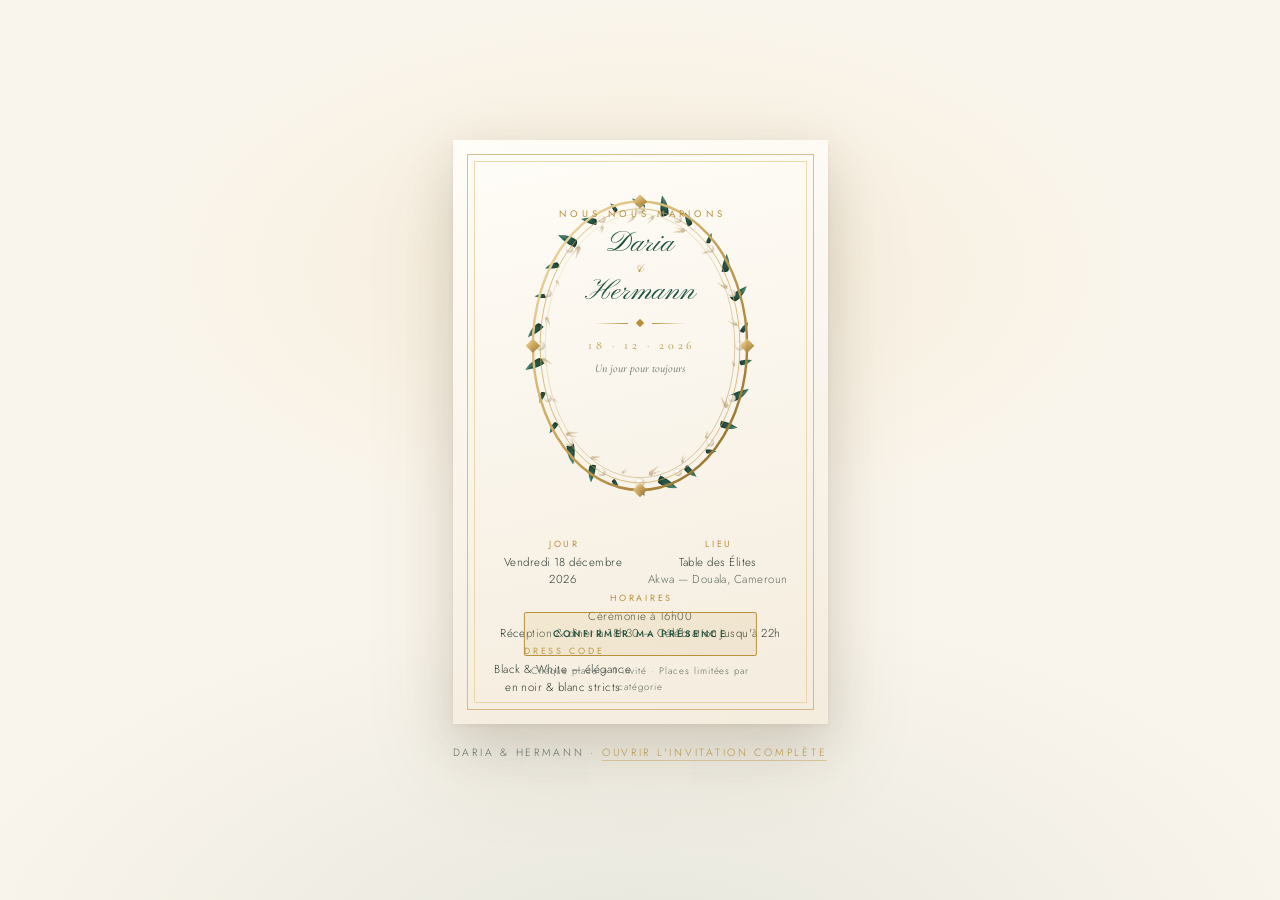
==== commit 316ca65b: "Carte : retrait du semis floral Le bloc .billet__deco et ses regles disparaissent de carte.html. Le " ====
--- a/carte.html
+++ b/carte.html
@@ -56,7 +56,10 @@
    ———————————————————————————————————————————————————————————— */
 .billet {
   position: relative;
-  width: min(100%, 540px);
+  /* 540px de large donne 842px de haut : sur un ecran de moins de
+     950px de fenetre on reduit pour que le billet tienne sans
+     defilement. */
+  width: min(100%, 540px, calc((100svh - 108px) * 322 / 502));
   aspect-ratio: 322 / 502;
   background: linear-gradient(168deg, var(--ivoire) 0%, var(--papier) 46%, var(--papier-2) 100%);
   box-shadow:
@@ -83,20 +86,6 @@
 .billet__cadre::before { inset: 14px; }
 .billet__cadre::after  { inset: 21px; border-color: var(--dore-clair); opacity: .75; }
 
-/* Semis floral : #fl-plan est compose en haut-gauche / bas-droite, on
-   le met en miroir pour obtenir haut-droite / bas-gauche comme sur la
-   carte. Derriere tout, jamais devant le texte. */
-.billet__deco {
-  position: absolute;
-  inset: 0;
-  z-index: 0;
-  pointer-events: none;
-  transform: scaleX(-1);
-  opacity: .96;
-  filter: drop-shadow(0 6px 14px rgba(31, 83, 64, .16));
-}
-.billet__deco svg { width: 100%; height: 100%; display: block; }
-
 /* ————————————————————————————————————————————————————————————
    MEDAILLON — le grand ovale au centre, vide pour le texte
    ———————————————————————————————————————————————————————————— */
@@ -104,8 +93,8 @@
   position: absolute;
   z-index: 2;
   left: 50%;
-  top: 6%;
-  width: 62%;
+  top: 7%;
+  width: 66%;
   transform: translateX(-50%);
   pointer-events: none;
 }
@@ -117,8 +106,8 @@
   position: absolute;
   z-index: 3;
   left: 50%;
-  top: 10%;
-  width: 44%;
+  top: 11.5%;
+  width: 47%;
   transform: translateX(-50%);
   text-align: center;
 }
@@ -182,8 +171,8 @@
   position: absolute;
   z-index: 3;
   left: 50%;
-  top: 62%;
-  width: 78%;
+  top: 68%;
+  width: 80%;
   transform: translateX(-50%);
   text-align: center;
   display: grid;
@@ -301,8 +290,6 @@
     align-items: center;
     justify-content: flex-start;
   }
-  /* Le semis devient un fond de page, tres attenue, sans encadrement */
-  .billet__deco { opacity: .28; filter: none; }
   .billet__cadre { display: none; }
   /* Le medaillon reste absolu : il encadre le texte du debut a la fin
      du bloc, au lieu de le pousser vers le bas. */
@@ -336,14 +323,14 @@
   .pied { margin: 26px 16px 34px; font-size: 9.5px; letter-spacing: .2em; }
 }
 
-/* Petits telephones : on allege encore le decor. */
+/* Petits telephones : on resserre les marges. */
 @media (max-width: 380px) {
   .billet { padding: 72px 18px 44px; }
-  .billet__deco { opacity: .22; }
-}
-
-/* Ecran tres large : le billet ne grossit pas indefiniment. */
-@media (min-width: 1100px) {
+}
+
+/* Ecran tres large : on peut agrandir un peu, tant que la hauteur
+   de la fenetre le permet toujours. */
+@media (min-width: 1100px) and (min-height: 980px) {
   .billet { width: min(100%, 580px); }
 }
 
@@ -1091,11 +1078,6 @@
 
   <article class="billet" id="billet">
 
-    <!-- semis floral : haut-droite / bas-gauche -->
-    <div class="billet__deco" aria-hidden="true">
-      <svg viewBox="0 0 322 502" preserveAspectRatio="xMidYMid slice"><use href="#fl-plan"/></svg>
-    </div>
-
     <!-- double cadre fin dore -->
     <div class="billet__cadre" aria-hidden="true"></div>
 
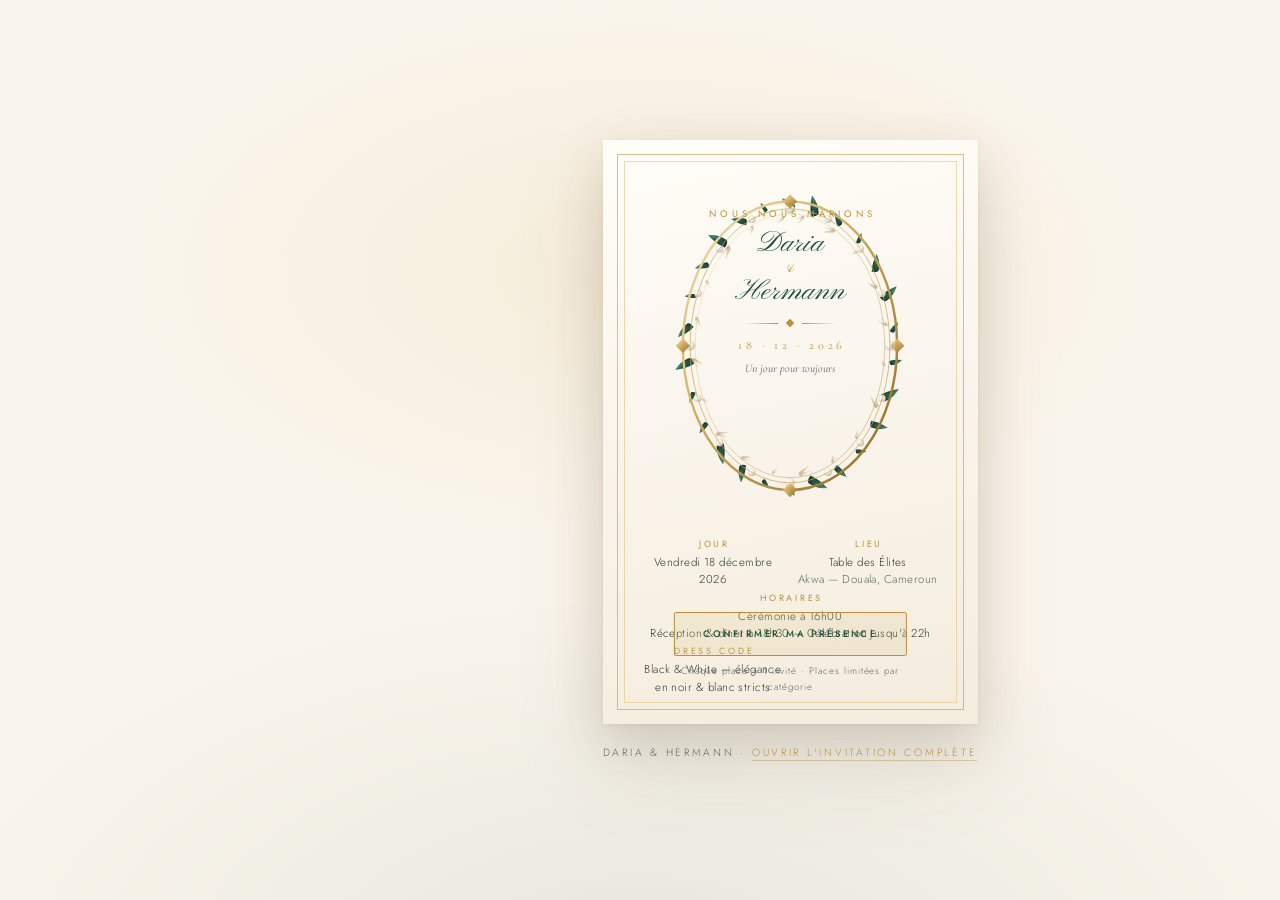
==== commit 95c39997: "Retrait de toutes les fleurs du site Plus aucun decor floral dans les trois pages.  - index.html : g" ====
--- a/carte.html
+++ b/carte.html
@@ -364,11 +364,9 @@
 </head>
 <body class="billet-page">
 
-  <!-- ===== SPRITE FLORAL — CAMÉLIAS IVOIRE (carte de référence) =====
-       Camélias à 3 couronnes de pétales larges, cœur d'étamines dorées,
-       feuilles émeraude vernies, fougères dorées, perles crème.
-       Ce bloc est dupliqué à l'identique dans les 2 pages : il est
-       régénéré par tools/floral-sprite.py — ne pas éditer à la main. -->
+  <!-- ===== SPRITE SVG — ornement seul (sans fleurs) =====
+       Feuillage, medaillon ovale et anneaux entrelaces.
+       Regenere par tools/floral-sprite.py — ne pas editer a la main. -->
   <svg class="sprite" aria-hidden="true" focusable="false">
 
     <defs>
@@ -481,424 +479,6 @@
       <ellipse cx="37.88" cy="23.94" rx="1.71" ry="0.29" fill="url(#g-fern)" transform="rotate(9.86 37.88 23.94)"/>
       <ellipse cx="40.92" cy="20.12" rx="1.45" ry="0.25" fill="url(#g-fern)" transform="rotate(-68.49 40.92 20.12)"/>
       <ellipse cx="41.74" cy="21.63" rx="1.45" ry="0.25" fill="url(#g-fern)" transform="rotate(11.51 41.74 21.63)"/>
-    </symbol>
-
-    <!-- ===== LE CAMÉLIA — définition unique, réutilisée partout =====
-         3 couronnes de pétales larges qui se chevauchent, liseré doux
-         entre les pétales, cœur d'étamines dorées. -->
-    <symbol id="fl-rose" viewBox="0 0 64 64">
-      <ellipse cx="32" cy="33" rx="27" ry="26" fill="url(#p-ombre)" opacity=".55"/>
-      <path d="M0 0 C-12.92 -6 -13.87 -19.2 -6.53 -27.9 C-3.26 -31.5 3.26 -31.5 6.53 -27.9 C13.87 -19.2 12.92 -6 0 0 Z" fill="url(#p-out)" stroke="#b0aa99" stroke-width="0.6" stroke-opacity="0.42" opacity="1" transform="translate(32 32) rotate(8)"/>
-      <path d="M0 0 C-12.92 -6 -13.87 -19.2 -6.53 -27.9 C-3.26 -31.5 3.26 -31.5 6.53 -27.9 C13.87 -19.2 12.92 -6 0 0 Z" fill="url(#p-out)" stroke="#b0aa99" stroke-width="0.6" stroke-opacity="0.42" opacity="1" transform="translate(32 32) rotate(59.43)"/>
-      <path d="M0 0 C-12.92 -6 -13.87 -19.2 -6.53 -27.9 C-3.26 -31.5 3.26 -31.5 6.53 -27.9 C13.87 -19.2 12.92 -6 0 0 Z" fill="url(#p-out)" stroke="#b0aa99" stroke-width="0.6" stroke-opacity="0.42" opacity="1" transform="translate(32 32) rotate(110.86)"/>
-      <path d="M0 0 C-12.92 -6 -13.87 -19.2 -6.53 -27.9 C-3.26 -31.5 3.26 -31.5 6.53 -27.9 C13.87 -19.2 12.92 -6 0 0 Z" fill="url(#p-out)" stroke="#b0aa99" stroke-width="0.6" stroke-opacity="0.42" opacity="1" transform="translate(32 32) rotate(162.29)"/>
-      <path d="M0 0 C-12.92 -6 -13.87 -19.2 -6.53 -27.9 C-3.26 -31.5 3.26 -31.5 6.53 -27.9 C13.87 -19.2 12.92 -6 0 0 Z" fill="url(#p-out)" stroke="#b0aa99" stroke-width="0.6" stroke-opacity="0.42" opacity="1" transform="translate(32 32) rotate(213.71)"/>
-      <path d="M0 0 C-12.92 -6 -13.87 -19.2 -6.53 -27.9 C-3.26 -31.5 3.26 -31.5 6.53 -27.9 C13.87 -19.2 12.92 -6 0 0 Z" fill="url(#p-out)" stroke="#b0aa99" stroke-width="0.6" stroke-opacity="0.42" opacity="1" transform="translate(32 32) rotate(265.14)"/>
-      <path d="M0 0 C-12.92 -6 -13.87 -19.2 -6.53 -27.9 C-3.26 -31.5 3.26 -31.5 6.53 -27.9 C13.87 -19.2 12.92 -6 0 0 Z" fill="url(#p-out)" stroke="#b0aa99" stroke-width="0.6" stroke-opacity="0.42" opacity="1" transform="translate(32 32) rotate(316.57)"/>
-      <path d="M0 0 C-11.4 -5 -12.24 -16 -5.76 -23.25 C-2.88 -26.25 2.88 -26.25 5.76 -23.25 C12.24 -16 11.4 -5 0 0 Z" fill="url(#p-mid)" stroke="#b0aa99" stroke-width="0.6" stroke-opacity="0.5" opacity="1" transform="translate(32 32) rotate(30)"/>
-      <path d="M0 0 C-11.4 -5 -12.24 -16 -5.76 -23.25 C-2.88 -26.25 2.88 -26.25 5.76 -23.25 C12.24 -16 11.4 -5 0 0 Z" fill="url(#p-mid)" stroke="#b0aa99" stroke-width="0.6" stroke-opacity="0.5" opacity="1" transform="translate(32 32) rotate(75)"/>
-      <path d="M0 0 C-11.4 -5 -12.24 -16 -5.76 -23.25 C-2.88 -26.25 2.88 -26.25 5.76 -23.25 C12.24 -16 11.4 -5 0 0 Z" fill="url(#p-mid)" stroke="#b0aa99" stroke-width="0.6" stroke-opacity="0.5" opacity="1" transform="translate(32 32) rotate(120)"/>
-      <path d="M0 0 C-11.4 -5 -12.24 -16 -5.76 -23.25 C-2.88 -26.25 2.88 -26.25 5.76 -23.25 C12.24 -16 11.4 -5 0 0 Z" fill="url(#p-mid)" stroke="#b0aa99" stroke-width="0.6" stroke-opacity="0.5" opacity="1" transform="translate(32 32) rotate(165)"/>
-      <path d="M0 0 C-11.4 -5 -12.24 -16 -5.76 -23.25 C-2.88 -26.25 2.88 -26.25 5.76 -23.25 C12.24 -16 11.4 -5 0 0 Z" fill="url(#p-mid)" stroke="#b0aa99" stroke-width="0.6" stroke-opacity="0.5" opacity="1" transform="translate(32 32) rotate(210)"/>
-      <path d="M0 0 C-11.4 -5 -12.24 -16 -5.76 -23.25 C-2.88 -26.25 2.88 -26.25 5.76 -23.25 C12.24 -16 11.4 -5 0 0 Z" fill="url(#p-mid)" stroke="#b0aa99" stroke-width="0.6" stroke-opacity="0.5" opacity="1" transform="translate(32 32) rotate(255)"/>
-      <path d="M0 0 C-11.4 -5 -12.24 -16 -5.76 -23.25 C-2.88 -26.25 2.88 -26.25 5.76 -23.25 C12.24 -16 11.4 -5 0 0 Z" fill="url(#p-mid)" stroke="#b0aa99" stroke-width="0.6" stroke-opacity="0.5" opacity="1" transform="translate(32 32) rotate(300)"/>
-      <path d="M0 0 C-11.4 -5 -12.24 -16 -5.76 -23.25 C-2.88 -26.25 2.88 -26.25 5.76 -23.25 C12.24 -16 11.4 -5 0 0 Z" fill="url(#p-mid)" stroke="#b0aa99" stroke-width="0.6" stroke-opacity="0.5" opacity="1" transform="translate(32 32) rotate(345)"/>
-      <circle cx="32" cy="32" r="10.5" fill="url(#p-ombre)" opacity=".7"/>
-      <path d="M0 0 C-8.36 -3.5 -8.98 -11.2 -4.22 -16.28 C-2.11 -18.38 2.11 -18.38 4.22 -16.28 C8.98 -11.2 8.36 -3.5 0 0 Z" fill="url(#p-in)" stroke="#b0aa99" stroke-width="0.5" stroke-opacity="0.45" opacity="1" transform="translate(32 32) rotate(12)"/>
-      <path d="M0 0 C-8.36 -3.5 -8.98 -11.2 -4.22 -16.28 C-2.11 -18.38 2.11 -18.38 4.22 -16.28 C8.98 -11.2 8.36 -3.5 0 0 Z" fill="url(#p-in)" stroke="#b0aa99" stroke-width="0.5" stroke-opacity="0.45" opacity="1" transform="translate(32 32) rotate(72)"/>
-      <path d="M0 0 C-8.36 -3.5 -8.98 -11.2 -4.22 -16.28 C-2.11 -18.38 2.11 -18.38 4.22 -16.28 C8.98 -11.2 8.36 -3.5 0 0 Z" fill="url(#p-in)" stroke="#b0aa99" stroke-width="0.5" stroke-opacity="0.45" opacity="1" transform="translate(32 32) rotate(132)"/>
-      <path d="M0 0 C-8.36 -3.5 -8.98 -11.2 -4.22 -16.28 C-2.11 -18.38 2.11 -18.38 4.22 -16.28 C8.98 -11.2 8.36 -3.5 0 0 Z" fill="url(#p-in)" stroke="#b0aa99" stroke-width="0.5" stroke-opacity="0.45" opacity="1" transform="translate(32 32) rotate(192)"/>
-      <path d="M0 0 C-8.36 -3.5 -8.98 -11.2 -4.22 -16.28 C-2.11 -18.38 2.11 -18.38 4.22 -16.28 C8.98 -11.2 8.36 -3.5 0 0 Z" fill="url(#p-in)" stroke="#b0aa99" stroke-width="0.5" stroke-opacity="0.45" opacity="1" transform="translate(32 32) rotate(252)"/>
-      <path d="M0 0 C-8.36 -3.5 -8.98 -11.2 -4.22 -16.28 C-2.11 -18.38 2.11 -18.38 4.22 -16.28 C8.98 -11.2 8.36 -3.5 0 0 Z" fill="url(#p-in)" stroke="#b0aa99" stroke-width="0.5" stroke-opacity="0.45" opacity="1" transform="translate(32 32) rotate(312)"/>
-      <circle cx="32" cy="32" r="6.5" fill="url(#p-coeur)"/>
-      <circle cx="35.81" cy="32.81" r="1.15" fill="#a97f24" opacity=".9"/>
-      <circle cx="34.12" cy="35.27" r="1.15" fill="#a97f24" opacity=".9"/>
-      <circle cx="31.19" cy="35.81" r="1.15" fill="#a97f24" opacity=".9"/>
-      <circle cx="28.73" cy="34.12" r="1.15" fill="#a97f24" opacity=".9"/>
-      <circle cx="28.19" cy="31.19" r="1.15" fill="#a97f24" opacity=".9"/>
-      <circle cx="29.88" cy="28.73" r="1.15" fill="#a97f24" opacity=".9"/>
-      <circle cx="32.81" cy="28.19" r="1.15" fill="#a97f24" opacity=".9"/>
-      <circle cx="35.27" cy="29.88" r="1.15" fill="#a97f24" opacity=".9"/>
-      <circle cx="33.2" cy="33.2" r="1.05" fill="#8f6a20" opacity=".85"/>
-      <circle cx="30.8" cy="33.2" r="1.05" fill="#8f6a20" opacity=".85"/>
-      <circle cx="30.8" cy="30.8" r="1.05" fill="#8f6a20" opacity=".85"/>
-      <circle cx="33.2" cy="30.8" r="1.05" fill="#8f6a20" opacity=".85"/>
-      <circle cx="32" cy="32" r="1.5" fill="#8c6a26" opacity=".9"/>
-      <circle cx="30.1" cy="30.4" r="1.1" fill="#f4e4b4" opacity=".95"/>
-    </symbol>
-
-    <!-- Fleur simple = le camélia -->
-    <symbol id="fl-fleur" viewBox="0 0 64 64"><use href="#fl-rose"/></symbol>
-
-    <!-- Camélia double : deux fleurs superposées = plus touffu -->
-    <symbol id="fl-fleur2" viewBox="0 0 64 64">
-      <use href="#fl-rose" x="0" y="0" width="47" height="47"/>
-      <use href="#fl-rose" x="16" y="16" width="44" height="44"/>
-    </symbol>
-
-    <!-- Bouton fermé, ivoire -->
-    <symbol id="fl-bouton" viewBox="0 0 24 32">
-      <path d="M12 31 C3 23 1 15 4.5 8.5 C8 2 16 2 19.5 8.5 C23 15 21 23 12 31Z" fill="url(#p-mid)" stroke="#b0aa99" stroke-width=".6" stroke-opacity=".5"/>
-      <path d="M12 27 C6.5 20.5 5.5 15 7.5 11 C9.5 7.5 14.5 7.5 16.5 11 C18.5 15 17.5 20.5 12 27Z" fill="url(#p-in)"/>
-      <path d="M12 24 C9.5 20.5 9 17 10 14.5" fill="none" stroke="#a9a292" stroke-width=".8" opacity=".6"/>
-      <path d="M11 6 C10 9 8 10 6 10.5 C8 12 9 14 9 16" fill="none" stroke="#2c6b52" stroke-width="1.3" stroke-linecap="round"/>
-    </symbol>
-
-    <!-- Ramure fleurie de coin : touffe touffue + queue en diagonale -->
-    <symbol id="fl-ramure" viewBox="0 0 200 200">
-      <g>
-        <path d="M10 12 C52 44 96 92 132 130 C156 156 178 178 198 196"
-              fill="none" stroke="#2c6b52" stroke-width="2.2" stroke-linecap="round"/>
-        <path d="M40 44 C70 70 96 96 118 118" fill="none"
-              stroke="#2c6b52" stroke-width="1.2" opacity=".6"/>
-        <use href="#fl-fougere" x="4" y="8" width="78" height="78" transform="rotate(-18 43 47)"/>
-        <use href="#fl-fougere" x="62" y="-6" width="66" height="66" transform="rotate(12 95 27)"/>
-        <use href="#fl-fougere" x="96" y="30" width="54" height="54" transform="rotate(30 123 57)"/>
-        <use href="#fl-fleur" x="16" y="16" width="82" height="82"/>
-        <use href="#fl-fleur2" x="74" y="4" width="54" height="54"/>
-        <use href="#fl-fleur" x="-10" y="74" width="50" height="50"/>
-        <use href="#fl-fleur" x="78" y="60" width="40" height="40"/>
-        <use href="#fl-fleur" x="4" y="62" width="32" height="32"/>
-        <use href="#fl-fleur" x="48" y="62" width="30" height="30"/>
-        <use href="#fl-fleur" x="92" y="22" width="30" height="30"/>
-        <use href="#fl-fleur" x="62" y="92" width="28" height="28"/>
-        <use href="#fl-fleur" x="6" y="100" width="30" height="30"/>
-        <use href="#fl-feuille" x="6" y="30" width="44" height="44" transform="rotate(52 28 52)"/>
-        <use href="#fl-feuille" x="52" y="-2" width="40" height="40" transform="rotate(-26 72 18)"/>
-        <use href="#fl-feuille" x="92" y="34" width="38" height="38" transform="rotate(28 111 53)"/>
-        <use href="#fl-feuille" x="76" y="84" width="36" height="36" transform="rotate(-34 94 102)"/>
-        <use href="#fl-feuille" x="18" y="88" width="40" height="40" transform="rotate(36 38 108)"/>
-        <use href="#fl-feuille" x="-8" y="52" width="42" height="42" transform="rotate(-14 13 73)"/>
-        <use href="#fl-feuille" x="40" y="76" width="34" height="34" transform="rotate(20 57 93)"/>
-        <use href="#fl-feuille" x="110" y="4" width="32" height="32" transform="rotate(-40 126 20)"/>
-        <use href="#fl-feuille" x="30" y="4" width="32" height="32" transform="rotate(8 46 20)"/>
-        <use href="#fl-bouton" x="108" y="60" width="20" height="26" transform="rotate(-24 118 73)"/>
-        <use href="#fl-bouton" x="58" y="108" width="20" height="26" transform="rotate(16 68 121)"/>
-        <use href="#fl-bouton" x="4" y="4" width="19" height="25" transform="rotate(30 13.5 16.5)"/>
-        <use href="#fl-bouton" x="116" y="26" width="17" height="22" transform="rotate(-12 124.5 37)"/>
-        <use href="#fl-perle" x="106" y="52" width="13" height="13"/>
-        <use href="#fl-perle" x="34" y="104" width="14" height="14"/>
-        <use href="#fl-perle" x="8" y="40" width="11" height="11"/>
-        <use href="#fl-perle" x="88" y="92" width="10" height="10"/>
-        <use href="#fl-perle" x="122" y="12" width="9" height="9"/>
-        <use href="#fl-feuille" x="104" y="116" width="31.08" height="31.08" transform="rotate(-70 119.54 131.54)"/>
-        <use href="#fl-feuille" x="104" y="116" width="26.04" height="26.04" transform="rotate(-40 117.02 129.02)"/>
-        <use href="#fl-fougere" x="118" y="107.6" width="42" height="42" transform="rotate(46 139 128.6)"/>
-        <use href="#fl-fleur" x="109" y="113" width="26.04" height="26.04"/>
-        <use href="#fl-bouton" x="129" y="101" width="12.6" height="15.96" transform="rotate(-46 135.3 108.98)"/>
-        <use href="#fl-perle" x="102" y="117.2" width="10.08" height="10.08"/>
-        <use href="#fl-feuille" x="121" y="135" width="25.9" height="25.9" transform="rotate(-14 133.95 147.95)"/>
-        <use href="#fl-feuille" x="121" y="135" width="21.7" height="21.7" transform="rotate(5 131.85 145.85)"/>
-        <use href="#fl-fougere" x="128.2" y="130.2" width="35" height="35" transform="rotate(2 145.7 147.7)"/>
-        <use href="#fl-fleur" x="139" y="123" width="21.7" height="21.7"/>
-        <use href="#fl-bouton" x="115" y="139" width="10.5" height="13.3" transform="rotate(-6 120.25 145.65)"/>
-        <use href="#fl-perle" x="147.4" y="117.4" width="8.4" height="8.4"/>
-        <use href="#fl-feuille" x="138" y="150" width="21.46" height="21.46" transform="rotate(-62 148.73 160.73)"/>
-        <use href="#fl-feuille" x="138" y="150" width="17.98" height="17.98" transform="rotate(-46 146.99 158.99)"/>
-        <use href="#fl-fougere" x="153.4" y="137.4" width="29" height="29" transform="rotate(46 167.9 151.9)"/>
-        <use href="#fl-fleur" x="143.5" y="145.5" width="17.98" height="17.98"/>
-        <use href="#fl-bouton" x="165.5" y="127.5" width="8.7" height="11.02" transform="rotate(-46 169.85 133.01)"/>
-        <use href="#fl-perle" x="135.8" y="151.8" width="6.96" height="6.96"/>
-        <use href="#fl-feuille" x="154" y="159" width="17.76" height="17.76" transform="rotate(-6 162.88 167.88)"/>
-        <use href="#fl-feuille" x="154" y="159" width="14.88" height="14.88" transform="rotate(-1 161.44 166.44)"/>
-        <use href="#fl-fougere" x="159.4" y="155.4" width="24" height="24" transform="rotate(2 171.4 167.4)"/>
-        <use href="#fl-fleur" x="167.5" y="150" width="14.88" height="14.88"/>
-        <use href="#fl-bouton" x="149.5" y="162" width="7.2" height="9.12" transform="rotate(-6 153.1 166.56)"/>
-        <use href="#fl-perle" x="173.8" y="145.8" width="5.76" height="5.76"/>
-        <use href="#fl-feuille" x="167" y="168" width="14.06" height="14.06" transform="rotate(-54 174.03 175.03)"/>
-        <use href="#fl-feuille" x="167" y="168" width="11.78" height="11.78" transform="rotate(-52 172.89 173.89)"/>
-        <use href="#fl-fleur" x="171" y="165.5" width="11.78" height="11.78"/>
-        <use href="#fl-bouton" x="187" y="155.5" width="5.7" height="7.22" transform="rotate(-46 189.85 159.11)"/>
-        <use href="#fl-perle" x="165.4" y="169" width="4.56" height="4.56"/>
-        <use href="#fl-feuille" x="178" y="175" width="11.1" height="11.1" transform="rotate(2 183.55 180.55)"/>
-        <use href="#fl-feuille" x="178" y="175" width="9.3" height="9.3" transform="rotate(-7 182.65 179.65)"/>
-        <use href="#fl-bouton" x="175" y="177" width="4.5" height="5.7" transform="rotate(-6 177.25 179.85)"/>
-        <use href="#fl-perle" x="191.2" y="166.2" width="3.6" height="3.6"/>
-        <use href="#fl-feuille" x="186" y="180" width="8.14" height="8.14" transform="rotate(-46 190.07 184.07)"/>
-        <use href="#fl-feuille" x="186" y="180" width="6.82" height="6.82" transform="rotate(-58 189.41 183.41)"/>
-        <use href="#fl-bouton" x="198.5" y="172.5" width="3.3" height="4.18" transform="rotate(-46 200.15 174.59)"/>
-        <use href="#fl-feuille" x="193" y="184" width="5.92" height="5.92" transform="rotate(10 195.96 186.96)"/>
-        <use href="#fl-feuille" x="193" y="184" width="4.96" height="4.96" transform="rotate(-13 195.48 186.48)"/>
-        <use href="#fl-bouton" x="191.5" y="185" width="2.4" height="3.04" transform="rotate(-6 192.7 186.52)"/>
-      </g>
-    </symbol>
-
-    <!-- Couronne de fleurs -->
-    <symbol id="fl-couronne" viewBox="0 0 240 70">
-      <g>
-        <path d="M6 62 C40 22 80 6 120 6 C160 6 200 22 234 62" fill="none" stroke="#2c6b52" stroke-width="1.6"/>
-        <use href="#fl-feuille" x="8" y="34" width="30" height="30" transform="rotate(-30 23 49)"/>
-        <use href="#fl-feuille" x="40" y="16" width="28" height="28" transform="rotate(18 54 30)"/>
-        <use href="#fl-feuille" x="172" y="16" width="28" height="28" transform="rotate(-18 186 30)"/>
-        <use href="#fl-feuille" x="204" y="34" width="30" height="30" transform="rotate(30 219 49)"/>
-        <use href="#fl-fougere" x="62" y="-2" width="42" height="42" transform="rotate(14 83 19)"/>
-        <use href="#fl-fougere" x="140" y="-2" width="42" height="42" transform="rotate(-14 161 19)"/>
-        <use href="#fl-fleur" x="24" y="12" width="32" height="32"/>
-        <use href="#fl-fleur" x="64" y="-2" width="28" height="28"/>
-        <use href="#fl-fleur" x="148" y="-2" width="28" height="28"/>
-        <use href="#fl-fleur" x="186" y="12" width="32" height="32"/>
-        <use href="#fl-fleur2" x="100" y="-14" width="34" height="34"/>
-        <use href="#fl-bouton" x="88" y="12" width="17" height="22" transform="rotate(-14 96.5 23)"/>
-        <use href="#fl-bouton" x="130" y="12" width="17" height="22" transform="rotate(14 138.5 23)"/>
-        <use href="#fl-perle" x="120" y="30" width="9" height="9"/>
-      </g>
-    </symbol>
-
-    <!-- Pose de carte relevee dans Excalidraw : 2 bouquets sur la diagonale -->
-    <symbol id="fl-plan" viewBox="0 0 322 502">
-      <g>
-        <use href="#fl-feuille" x="64.03" y="-0.11" width="19.17" height="19.17" transform="rotate(-88 73.61 9.47)"/>
-        <use href="#fl-feuille" x="37.83" y="12.35" width="17.57" height="17.57" transform="rotate(-104 46.62 21.13)"/>
-        <use href="#fl-feuille" x="57" y="16.18" width="15.97" height="15.97" transform="rotate(-66 64.99 24.17)"/>
-        <use href="#fl-feuille" x="44.86" y="-4.42" width="14.69" height="14.69" transform="rotate(-116 52.21 2.93)"/>
-        <use href="#fl-feuille" x="69.14" y="8.52" width="12.78" height="12.78" transform="rotate(-78 75.53 14.9)"/>
-        <use href="#fl-fougere" x="55.59" y="-3.97" width="16.61" height="16.61" transform="rotate(-52 63.9 4.33)"/>
-        <use href="#fl-bouton" x="37.2" y="16.18" width="9.58" height="9.58" transform="rotate(24 41.99 20.97)"/>
-        <use href="#fl-fougere" x="64.51" y="17.74" width="22.36" height="22.36" transform="rotate(46 75.69 28.92)"/>
-        <use href="#fl-perle" x="84.15" y="20.29" width="4.15" height="4.15"/>
-        <use href="#fl-feuille" x="112.94" y="7.08" width="19.17" height="19.17" transform="rotate(-66 122.52 16.66)"/>
-        <use href="#fl-bouton" x="86.11" y="23.37" width="9.58" height="9.58" transform="rotate(54 90.9 28.16)"/>
-        <use href="#fl-feuille" x="116.49" y="23.33" width="17.57" height="17.57" transform="rotate(-71 125.28 32.11)"/>
-        <use href="#fl-fougere" x="119.21" y="21.73" width="22.36" height="22.36" transform="rotate(46 130.39 32.91)"/>
-        <use href="#fl-fougere" x="134.25" y="7.01" width="16.61" height="16.61" transform="rotate(-52 142.56 15.31)"/>
-        <use href="#fl-feuille" x="160.45" y="2.29" width="19.17" height="19.17" transform="rotate(-44 170.03 11.87)"/>
-        <use href="#fl-feuille" x="153.42" y="18.58" width="15.97" height="15.97" transform="rotate(-22 161.41 26.56)"/>
-        <use href="#fl-bouton" x="133.62" y="18.58" width="9.58" height="9.58" transform="rotate(24 138.41 23.37)"/>
-        <use href="#fl-perle" x="156.62" y="15.7" width="4.15" height="4.15"/>
-        <use href="#fl-feuille" x="8.93" y="7.56" width="14.69" height="14.69" transform="rotate(-116 16.27 14.9)"/>
-        <use href="#fl-fougere" x="4.62" y="22.73" width="22.36" height="22.36" transform="rotate(46 15.79 33.91)"/>
-        <use href="#fl-feuille" x="56.44" y="19.06" width="19.17" height="19.17" transform="rotate(-77 66.02 28.64)"/>
-        <use href="#fl-feuille" x="30.25" y="31.51" width="17.57" height="17.57" transform="rotate(-93 39.03 40.3)"/>
-        <use href="#fl-feuille" x="61.55" y="27.68" width="12.78" height="12.78" transform="rotate(-67 67.94 34.07)"/>
-        <use href="#fl-fougere" x="48.01" y="15.19" width="16.61" height="16.61" transform="rotate(-52 56.31 23.5)"/>
-        <use href="#fl-bouton" x="29.61" y="35.35" width="9.58" height="9.58" transform="rotate(54 34.4 40.14)"/>
-        <use href="#fl-fougere" x="65.5" y="39.5" width="22.36" height="22.36" transform="rotate(46 76.68 50.68)"/>
-        <use href="#fl-perle" x="85.15" y="42.05" width="4.15" height="4.15"/>
-        <use href="#fl-feuille" x="113.94" y="29.04" width="19.17" height="19.17" transform="rotate(-55 123.52 38.62)"/>
-        <use href="#fl-feuille" x="106.91" y="45.33" width="15.97" height="15.97" transform="rotate(-33 114.89 53.31)"/>
-        <use href="#fl-bouton" x="87.11" y="45.33" width="9.58" height="9.58" transform="rotate(24 91.9 50.12)"/>
-        <use href="#fl-feuille" x="2.9" y="46.29" width="17.57" height="17.57" transform="rotate(-60 11.68 55.07)"/>
-        <use href="#fl-fougere" x="5.61" y="44.69" width="22.36" height="22.36" transform="rotate(46 16.79 55.87)"/>
-        <use href="#fl-fougere" x="20.66" y="29.96" width="16.61" height="16.61" transform="rotate(-52 28.96 38.27)"/>
-        <use href="#fl-feuille" x="143.68" y="32.83" width="19.17" height="19.17" transform="rotate(-88 153.26 42.41)"/>
-        <use href="#fl-feuille" x="124.52" y="28.52" width="14.69" height="14.69" transform="rotate(-116 131.86 35.87)"/>
-        <use href="#fl-bouton" x="116.85" y="49.12" width="9.58" height="9.58" transform="rotate(54 121.64 53.91)"/>
-        <use href="#fl-perle" x="139.85" y="46.25" width="4.15" height="4.15"/>
-        <use href="#fl-fougere" x="33.96" y="51.88" width="22.36" height="22.36" transform="rotate(46 45.14 63.06)"/>
-        <use href="#fl-feuille" x="92.77" y="42.41" width="19.17" height="19.17" transform="rotate(-66 102.36 52)"/>
-        <use href="#fl-feuille" x="66.58" y="54.87" width="17.57" height="17.57" transform="rotate(-82 75.37 63.66)"/>
-        <use href="#fl-feuille" x="85.75" y="58.7" width="15.97" height="15.97" transform="rotate(-44 93.73 66.69)"/>
-        <use href="#fl-feuille" x="97.89" y="51.04" width="12.78" height="12.78" transform="rotate(-56 104.27 57.43)"/>
-        <use href="#fl-fougere" x="84.34" y="38.55" width="16.61" height="16.61" transform="rotate(-52 92.65 46.85)"/>
-        <use href="#fl-bouton" x="65.94" y="58.7" width="9.58" height="9.58" transform="rotate(24 70.73 63.5)"/>
-        <use href="#fl-fougere" x="16.19" y="60.46" width="22.36" height="22.36" transform="rotate(46 27.37 71.64)"/>
-        <use href="#fl-perle" x="35.84" y="63.02" width="4.15" height="4.15"/>
-        <use href="#fl-feuille" x="75.01" y="51" width="19.17" height="19.17" transform="rotate(-44 84.59 60.58)"/>
-        <use href="#fl-bouton" x="48.18" y="67.29" width="9.58" height="9.58" transform="rotate(54 52.97 72.08)"/>
-        <use href="#fl-feuille" x="-9.08" y="70.24" width="17.57" height="17.57" transform="rotate(-104 -0.3 79.03)"/>
-        <use href="#fl-feuille" x="-2.05" y="53.47" width="14.69" height="14.69" transform="rotate(-116 5.29 60.82)"/>
-        <use href="#fl-fougere" x="-6.37" y="68.65" width="22.36" height="22.36" transform="rotate(46 4.81 79.83)"/>
-        <use href="#fl-fougere" x="8.68" y="53.92" width="16.61" height="16.61" transform="rotate(-52 16.98 62.23)"/>
-        <use href="#fl-feuille" x="62.23" y="63.18" width="19.17" height="19.17" transform="rotate(-77 71.81 72.76)"/>
-        <use href="#fl-feuille" x="55.2" y="79.47" width="15.97" height="15.97" transform="rotate(-55 63.19 87.45)"/>
-        <use href="#fl-bouton" x="35.4" y="79.47" width="9.58" height="9.58" transform="rotate(24 40.19 84.26)"/>
-        <use href="#fl-perle" x="58.4" y="76.59" width="4.15" height="4.15"/>
-        <use href="#fl-fougere" x="74.09" y="75.43" width="22.36" height="22.36" transform="rotate(46 85.27 86.61)"/>
-        <use href="#fl-feuille" x="40.87" y="71.56" width="19.17" height="19.17" transform="rotate(-55 50.45 81.14)"/>
-        <use href="#fl-feuille" x="14.68" y="84.02" width="17.57" height="17.57" transform="rotate(-71 23.46 92.8)"/>
-        <use href="#fl-feuille" x="45.98" y="80.19" width="12.78" height="12.78" transform="rotate(-45 52.37 86.57)"/>
-        <use href="#fl-fougere" x="32.44" y="67.7" width="16.61" height="16.61" transform="rotate(-52 40.74 76)"/>
-        <use href="#fl-bouton" x="14.04" y="87.85" width="9.58" height="9.58" transform="rotate(54 18.83 92.64)"/>
-        <use href="#fl-fougere" x="52.53" y="83.62" width="22.36" height="22.36" transform="rotate(46 63.71 94.8)"/>
-        <use href="#fl-perle" x="72.17" y="86.17" width="4.15" height="4.15"/>
-        <use href="#fl-feuille" x="63.43" y="85.14" width="19.17" height="19.17" transform="rotate(-88 73.01 94.72)"/>
-        <use href="#fl-feuille" x="56.4" y="101.43" width="15.97" height="15.97" transform="rotate(-66 64.39 109.41)"/>
-        <use href="#fl-feuille" x="44.26" y="80.82" width="14.69" height="14.69" transform="rotate(-116 51.61 88.17)"/>
-        <use href="#fl-bouton" x="36.6" y="101.43" width="9.58" height="9.58" transform="rotate(24 41.39 106.22)"/>
-        <use href="#fl-feuille" x="72.37" y="98.99" width="17.57" height="17.57" transform="rotate(-93 81.16 107.77)"/>
-        <use href="#fl-fougere" x="75.09" y="97.39" width="22.36" height="22.36" transform="rotate(46 86.27 108.57)"/>
-        <use href="#fl-fougere" x="90.13" y="82.67" width="16.61" height="16.61" transform="rotate(-52 98.44 90.97)"/>
-        <use href="#fl-feuille" x="24.3" y="93.32" width="19.17" height="19.17" transform="rotate(-66 33.88 102.9)"/>
-        <use href="#fl-bouton" x="-2.53" y="109.61" width="9.58" height="9.58" transform="rotate(54 2.26 114.4)"/>
-        <use href="#fl-perle" x="20.47" y="106.74" width="4.15" height="4.15"/>
-        <use href="#fl-fougere" x="1.82" y="126.14" width="22.36" height="22.36" transform="rotate(46 13 137.32)"/>
-        <use href="#fl-feuille" x="42.47" y="134.05" width="19.17" height="19.17" transform="rotate(-44 52.05 143.63)"/>
-        <use href="#fl-feuille" x="16.27" y="146.5" width="17.57" height="17.57" transform="rotate(-60 25.06 155.29)"/>
-        <use href="#fl-feuille" x="35.44" y="150.34" width="15.97" height="15.97" transform="rotate(-22 43.42 158.32)"/>
-        <use href="#fl-feuille" x="47.58" y="142.67" width="12.78" height="12.78" transform="rotate(-34 53.97 149.06)"/>
-        <use href="#fl-fougere" x="34.03" y="130.18" width="16.61" height="16.61" transform="rotate(-52 42.34 138.49)"/>
-        <use href="#fl-bouton" x="15.63" y="150.34" width="9.58" height="9.58" transform="rotate(24 20.43 155.13)"/>
-        <use href="#fl-feuille" x="5.53" y="138.32" width="14.69" height="14.69" transform="rotate(-116 12.88 145.67)"/>
-        <use href="#fl-fougere" x="1.22" y="153.49" width="22.36" height="22.36" transform="rotate(46 12.4 164.67)"/>
-        <use href="#fl-perle" x="20.87" y="156.05" width="4.15" height="4.15"/>
-        <use href="#fl-feuille" x="25.7" y="164.59" width="19.17" height="19.17" transform="rotate(-77 35.28 174.17)"/>
-        <use href="#fl-bouton" x="-1.13" y="180.88" width="9.58" height="9.58" transform="rotate(54 3.66 185.67)"/>
-        <use href="#fl-feuille" x="285.03" y="455.06" width="19.17" height="19.17" transform="rotate(88 294.61 464.65)"/>
-        <use href="#fl-feuille" x="258.83" y="467.52" width="17.57" height="17.57" transform="rotate(104 267.62 476.31)"/>
-        <use href="#fl-feuille" x="278" y="471.35" width="15.97" height="15.97" transform="rotate(66 285.98 479.34)"/>
-        <use href="#fl-feuille" x="265.86" y="450.75" width="14.69" height="14.69" transform="rotate(116 273.21 458.1)"/>
-        <use href="#fl-feuille" x="290.14" y="463.69" width="12.78" height="12.78" transform="rotate(78 296.52 470.08)"/>
-        <use href="#fl-fougere" x="276.59" y="451.2" width="16.61" height="16.61" transform="rotate(52 284.9 459.5)"/>
-        <use href="#fl-bouton" x="258.19" y="471.35" width="9.58" height="9.58" transform="rotate(-24 262.99 476.15)"/>
-        <use href="#fl-fougere" x="233.2" y="458.34" width="22.36" height="22.36" transform="rotate(-10 244.38 469.52)"/>
-        <use href="#fl-perle" x="252.84" y="460.89" width="4.15" height="4.15"/>
-        <use href="#fl-feuille" x="296.4" y="331.29" width="19.17" height="19.17" transform="rotate(110 305.99 340.87)"/>
-        <use href="#fl-bouton" x="269.57" y="347.58" width="9.58" height="9.58" transform="rotate(6 274.36 352.37)"/>
-        <use href="#fl-feuille" x="247.65" y="429.79" width="17.57" height="17.57" transform="rotate(137 256.44 438.57)"/>
-        <use href="#fl-fougere" x="250.37" y="428.19" width="22.36" height="22.36" transform="rotate(-10 261.55 439.37)"/>
-        <use href="#fl-fougere" x="265.41" y="413.47" width="16.61" height="16.61" transform="rotate(52 273.72 421.77)"/>
-        <use href="#fl-feuille" x="165.44" y="462.85" width="19.17" height="19.17" transform="rotate(132 175.03 472.43)"/>
-        <use href="#fl-feuille" x="158.42" y="479.14" width="15.97" height="15.97" transform="rotate(110 166.4 487.13)"/>
-        <use href="#fl-bouton" x="138.61" y="479.14" width="9.58" height="9.58" transform="rotate(-24 143.4 483.93)"/>
-        <use href="#fl-perle" x="161.61" y="476.27" width="4.15" height="4.15"/>
-        <use href="#fl-feuille" x="200.78" y="419.81" width="14.69" height="14.69" transform="rotate(116 208.13 427.15)"/>
-        <use href="#fl-fougere" x="196.47" y="434.98" width="22.36" height="22.36" transform="rotate(-10 207.65 446.16)"/>
-        <use href="#fl-feuille" x="259.47" y="380" width="19.17" height="19.17" transform="rotate(99 269.05 389.58)"/>
-        <use href="#fl-feuille" x="233.28" y="392.46" width="17.57" height="17.57" transform="rotate(115 242.06 401.24)"/>
-        <use href="#fl-feuille" x="264.58" y="388.62" width="12.78" height="12.78" transform="rotate(89 270.97 395.01)"/>
-        <use href="#fl-fougere" x="251.04" y="376.14" width="16.61" height="16.61" transform="rotate(52 259.34 384.44)"/>
-        <use href="#fl-bouton" x="232.64" y="396.29" width="9.58" height="9.58" transform="rotate(6 237.43 401.08)"/>
-        <use href="#fl-fougere" x="201.46" y="470.12" width="22.36" height="22.36" transform="rotate(-10 212.64 481.3)"/>
-        <use href="#fl-perle" x="221.1" y="472.67" width="4.15" height="4.15"/>
-        <use href="#fl-feuille" x="296.6" y="409.55" width="19.17" height="19.17" transform="rotate(121 306.19 419.13)"/>
-        <use href="#fl-feuille" x="289.58" y="425.84" width="15.97" height="15.97" transform="rotate(99 297.56 433.82)"/>
-        <use href="#fl-bouton" x="269.77" y="425.84" width="9.58" height="9.58" transform="rotate(-24 274.56 430.63)"/>
-        <use href="#fl-feuille" x="173.79" y="471.11" width="17.57" height="17.57" transform="rotate(148 182.57 479.9)"/>
-        <use href="#fl-fougere" x="176.5" y="469.52" width="22.36" height="22.36" transform="rotate(-10 187.68 480.7)"/>
-        <use href="#fl-fougere" x="191.55" y="454.79" width="16.61" height="16.61" transform="rotate(52 199.85 463.1)"/>
-        <use href="#fl-feuille" x="248.89" y="466.44" width="19.17" height="19.17" transform="rotate(88 258.47 476.03)"/>
-        <use href="#fl-feuille" x="229.73" y="462.13" width="14.69" height="14.69" transform="rotate(116 237.07 469.48)"/>
-        <use href="#fl-bouton" x="222.06" y="482.73" width="9.58" height="9.58" transform="rotate(6 226.85 487.52)"/>
-        <use href="#fl-perle" x="245.06" y="479.86" width="4.15" height="4.15"/>
-        <use href="#fl-fougere" x="266.54" y="384.67" width="22.36" height="22.36" transform="rotate(-10 277.72 395.85)"/>
-        <use href="#fl-feuille" x="251.49" y="403.36" width="19.17" height="19.17" transform="rotate(110 261.07 412.94)"/>
-        <use href="#fl-feuille" x="225.29" y="415.82" width="17.57" height="17.57" transform="rotate(126 234.08 424.6)"/>
-        <use href="#fl-feuille" x="244.46" y="419.65" width="15.97" height="15.97" transform="rotate(88 252.44 427.63)"/>
-        <use href="#fl-feuille" x="256.6" y="411.98" width="12.78" height="12.78" transform="rotate(100 262.99 418.37)"/>
-        <use href="#fl-fougere" x="243.05" y="399.49" width="16.61" height="16.61" transform="rotate(52 251.36 407.8)"/>
-        <use href="#fl-bouton" x="224.66" y="419.65" width="9.58" height="9.58" transform="rotate(-24 229.45 424.44)"/>
-        <use href="#fl-fougere" x="119.61" y="459.74" width="22.36" height="22.36" transform="rotate(-10 130.79 470.91)"/>
-        <use href="#fl-perle" x="139.25" y="462.29" width="4.15" height="4.15"/>
-        <use href="#fl-feuille" x="197.58" y="410.15" width="19.17" height="19.17" transform="rotate(132 207.17 419.73)"/>
-        <use href="#fl-bouton" x="170.75" y="426.44" width="9.58" height="9.58" transform="rotate(6 175.54 431.23)"/>
-        <use href="#fl-feuille" x="210.92" y="378.48" width="17.57" height="17.57" transform="rotate(104 219.7 387.27)"/>
-        <use href="#fl-feuille" x="217.95" y="361.71" width="14.69" height="14.69" transform="rotate(116 225.29 369.06)"/>
-        <use href="#fl-fougere" x="213.64" y="376.89" width="22.36" height="22.36" transform="rotate(-10 224.81 388.07)"/>
-        <use href="#fl-fougere" x="228.68" y="362.16" width="16.61" height="16.61" transform="rotate(52 236.98 370.47)"/>
-        <use href="#fl-feuille" x="291.21" y="286.97" width="19.17" height="19.17" transform="rotate(99 300.8 296.55)"/>
-        <use href="#fl-feuille" x="284.19" y="303.26" width="15.97" height="15.97" transform="rotate(77 292.17 311.25)"/>
-        <use href="#fl-bouton" x="264.38" y="303.26" width="9.58" height="9.58" transform="rotate(-24 269.17 308.05)"/>
-        <use href="#fl-perle" x="287.38" y="300.38" width="4.15" height="4.15"/>
-        <use href="#fl-fougere" x="260.75" y="444.16" width="22.36" height="22.36" transform="rotate(-10 271.93 455.34)"/>
-        <use href="#fl-feuille" x="273.25" y="395.37" width="19.17" height="19.17" transform="rotate(121 282.83 404.95)"/>
-        <use href="#fl-feuille" x="247.05" y="407.83" width="17.57" height="17.57" transform="rotate(137 255.84 416.61)"/>
-        <use href="#fl-feuille" x="278.36" y="404" width="12.78" height="12.78" transform="rotate(111 284.75 410.38)"/>
-        <use href="#fl-fougere" x="264.81" y="391.51" width="16.61" height="16.61" transform="rotate(52 273.12 399.81)"/>
-        <use href="#fl-bouton" x="246.42" y="411.66" width="9.58" height="9.58" transform="rotate(6 251.21 416.45)"/>
-        <use href="#fl-fougere" x="141.37" y="451.75" width="22.36" height="22.36" transform="rotate(-10 152.55 462.93)"/>
-        <use href="#fl-perle" x="161.01" y="454.31" width="4.15" height="4.15"/>
-        <use href="#fl-feuille" x="219.15" y="402.36" width="19.17" height="19.17" transform="rotate(88 228.73 411.94)"/>
-        <use href="#fl-feuille" x="212.12" y="418.65" width="15.97" height="15.97" transform="rotate(66 220.1 426.64)"/>
-        <use href="#fl-feuille" x="199.98" y="398.05" width="14.69" height="14.69" transform="rotate(116 207.33 405.39)"/>
-        <use href="#fl-bouton" x="192.31" y="418.65" width="9.58" height="9.58" transform="rotate(-24 197.11 423.44)"/>
-        <use href="#fl-feuille" x="232.68" y="370.7" width="17.57" height="17.57" transform="rotate(115 241.46 379.48)"/>
-        <use href="#fl-fougere" x="235.4" y="369.1" width="22.36" height="22.36" transform="rotate(-10 246.58 380.28)"/>
-        <use href="#fl-fougere" x="250.44" y="354.37" width="16.61" height="16.61" transform="rotate(52 258.75 362.68)"/>
-        <use href="#fl-feuille" x="224.34" y="437.5" width="19.17" height="19.17" transform="rotate(110 233.92 447.08)"/>
-        <use href="#fl-bouton" x="197.5" y="453.79" width="9.58" height="9.58" transform="rotate(6 202.3 458.58)"/>
-        <use href="#fl-perle" x="220.5" y="450.91" width="4.15" height="4.15"/>
-        <use href="#fl-fougere" x="240.59" y="331.97" width="22.36" height="22.36" transform="rotate(-10 251.77 343.15)"/>
-        <use href="#fl-feuille" x="296.01" y="387.59" width="19.17" height="19.17" transform="rotate(132 305.59 397.17)"/>
-        <use href="#fl-feuille" x="269.81" y="400.04" width="17.57" height="17.57" transform="rotate(148 278.6 408.83)"/>
-        <use href="#fl-feuille" x="288.98" y="403.88" width="15.97" height="15.97" transform="rotate(110 296.96 411.86)"/>
-        <use href="#fl-feuille" x="301.12" y="396.21" width="12.78" height="12.78" transform="rotate(122 307.5 402.6)"/>
-        <use href="#fl-fougere" x="287.57" y="383.72" width="16.61" height="16.61" transform="rotate(52 295.88 392.03)"/>
-        <use href="#fl-bouton" x="269.17" y="403.88" width="9.58" height="9.58" transform="rotate(-24 273.97 408.67)"/>
-        <use href="#fl-feuille" x="180.22" y="432.38" width="14.69" height="14.69" transform="rotate(116 187.56 439.73)"/>
-        <use href="#fl-fougere" x="175.9" y="447.56" width="22.36" height="22.36" transform="rotate(-10 187.08 458.74)"/>
-        <use href="#fl-perle" x="195.55" y="450.11" width="4.15" height="4.15"/>
-        <use href="#fl-feuille" x="248.09" y="444.68" width="19.17" height="19.17" transform="rotate(99 257.68 454.27)"/>
-        <use href="#fl-bouton" x="221.26" y="460.97" width="9.58" height="9.58" transform="rotate(6 226.05 465.76)"/>
-        <use href="#fl-feuille" x="261.63" y="340.75" width="17.57" height="17.57" transform="rotate(126 270.41 349.54)"/>
-        <use href="#fl-fougere" x="264.34" y="339.15" width="22.36" height="22.36" transform="rotate(-10 275.52 350.33)"/>
-        <use href="#fl-fougere" x="279.39" y="324.43" width="16.61" height="16.61" transform="rotate(52 287.69 332.73)"/>
-        <use href="#fl-feuille" x="289.22" y="351.85" width="19.17" height="19.17" transform="rotate(121 298.8 361.43)"/>
-        <use href="#fl-feuille" x="282.19" y="368.14" width="15.97" height="15.97" transform="rotate(99 290.18 376.13)"/>
-        <use href="#fl-bouton" x="262.39" y="368.14" width="9.58" height="9.58" transform="rotate(-24 267.18 372.93)"/>
-        <use href="#fl-perle" x="285.38" y="365.27" width="4.15" height="4.15"/>
-        <use href="#fl-fougere" x="227.41" y="392.26" width="22.36" height="22.36" transform="rotate(-10 238.59 403.44)"/>
-        <use href="#fl-feuille" x="142.48" y="426.91" width="19.17" height="19.17" transform="rotate(88 152.07 436.5)"/>
-        <use href="#fl-feuille" x="116.29" y="439.37" width="17.57" height="17.57" transform="rotate(104 125.08 448.16)"/>
-        <use href="#fl-feuille" x="123.32" y="422.6" width="14.69" height="14.69" transform="rotate(116 130.67 429.95)"/>
-        <use href="#fl-feuille" x="147.6" y="435.54" width="12.78" height="12.78" transform="rotate(78 153.98 441.93)"/>
-        <use href="#fl-fougere" x="134.05" y="423.05" width="16.61" height="16.61" transform="rotate(52 142.36 431.35)"/>
-        <use href="#fl-bouton" x="115.65" y="443.21" width="9.58" height="9.58" transform="rotate(6 120.44 448)"/>
-        <use href="#fl-fougere" x="173.31" y="399.05" width="22.36" height="22.36" transform="rotate(-10 184.49 410.23)"/>
-        <use href="#fl-perle" x="192.95" y="401.6" width="4.15" height="4.15"/>
-        <use href="#fl-feuille" x="236.51" y="344.07" width="19.17" height="19.17" transform="rotate(110 246.1 353.65)"/>
-        <use href="#fl-feuille" x="229.49" y="360.36" width="15.97" height="15.97" transform="rotate(88 237.47 368.34)"/>
-        <use href="#fl-bouton" x="209.68" y="360.36" width="9.58" height="9.58" transform="rotate(-24 214.47 365.15)"/>
-        <use href="#fl-fleur" x="50.61" y="5.16" width="31.94" height="23.96"/>
-        <use href="#fl-fleur" x="74.57" y="12.15" width="31.94" height="23.96"/>
-        <use href="#fl-fleur" x="99.52" y="12.35" width="31.94" height="23.96"/>
-        <use href="#fl-fleur2" x="129.27" y="16.14" width="31.94" height="23.96"/>
-        <use href="#fl-bouton" x="147.04" y="7.56" width="31.94" height="23.96"/>
-        <use href="#fl-fleur" x="14.68" y="17.14" width="31.94" height="23.96"/>
-        <use href="#fl-fleur" x="43.03" y="24.33" width="31.94" height="23.96"/>
-        <use href="#fl-fleur" x="75.57" y="33.91" width="31.94" height="23.96"/>
-        <use href="#fl-fleur" x="100.52" y="34.31" width="31.94" height="23.96"/>
-        <use href="#fl-bouton" x="15.67" y="39.1" width="31.94" height="23.96"/>
-        <use href="#fl-fleur2" x="130.27" y="38.1" width="31.94" height="23.96"/>
-        <use href="#fl-fleur" x="44.02" y="46.29" width="31.94" height="23.96"/>
-        <use href="#fl-fleur" x="79.36" y="47.68" width="31.94" height="23.96"/>
-        <use href="#fl-fleur" x="26.26" y="54.87" width="31.94" height="23.96"/>
-        <use href="#fl-bouton" x="61.59" y="56.27" width="31.94" height="23.96"/>
-        <use href="#fl-fleur" x="3.7" y="63.06" width="31.94" height="23.96"/>
-        <use href="#fl-fleur" x="48.81" y="68.45" width="31.94" height="23.96"/>
-        <use href="#fl-fleur2" x="84.15" y="69.84" width="31.94" height="23.96"/>
-        <use href="#fl-fleur" x="27.45" y="76.83" width="31.94" height="23.96"/>
-        <use href="#fl-bouton" x="62.59" y="78.03" width="31.94" height="23.96"/>
-        <use href="#fl-fleur" x="50.01" y="90.41" width="31.94" height="23.96"/>
-        <use href="#fl-fleur" x="85.15" y="91.8" width="31.94" height="23.96"/>
-        <use href="#fl-fleur" x="10.88" y="98.59" width="31.94" height="23.96"/>
-        <use href="#fl-fleur" x="11.88" y="120.55" width="31.94" height="23.96"/>
-        <use href="#fl-bouton" x="29.05" y="139.32" width="31.94" height="23.96"/>
-        <use href="#fl-fleur" x="11.28" y="147.9" width="31.94" height="23.96"/>
-        <use href="#fl-fleur" x="12.28" y="169.86" width="31.94" height="23.96"/>
-        <use href="#fl-fleur" x="271.61" y="460.33" width="31.94" height="23.96"/>
-        <use href="#fl-fleur" x="243.26" y="452.75" width="31.94" height="23.96" transform="rotate(180 259.23 464.73)"/>
-        <use href="#fl-fleur" x="282.99" y="336.56" width="31.94" height="23.96" transform="rotate(180 298.96 348.54)"/>
-        <use href="#fl-fleur2" x="260.43" y="422.6" width="31.94" height="23.96"/>
-        <use href="#fl-bouton" x="152.03" y="468.12" width="31.94" height="23.96" transform="rotate(180 168 480.1)"/>
-        <use href="#fl-fleur" x="206.53" y="429.39" width="31.94" height="23.96" transform="rotate(180 222.5 441.37)"/>
-        <use href="#fl-fleur" x="246.06" y="385.27" width="31.94" height="23.96"/>
-        <use href="#fl-fleur" x="211.52" y="464.53" width="31.94" height="23.96" transform="rotate(180 227.49 476.5)"/>
-        <use href="#fl-fleur" x="283.19" y="414.82" width="31.94" height="23.96" transform="rotate(180 299.16 426.8)"/>
-        <use href="#fl-bouton" x="186.56" y="463.93" width="31.94" height="23.96"/>
-        <use href="#fl-fleur2" x="235.48" y="471.71" width="31.94" height="23.96" transform="rotate(180 251.45 483.69)"/>
-        <use href="#fl-fleur" x="276.6" y="379.08" width="31.94" height="23.96" transform="rotate(180 292.57 391.06)"/>
-        <use href="#fl-fleur" x="238.07" y="408.63" width="31.94" height="23.96"/>
-        <use href="#fl-fleur" x="129.67" y="454.15" width="31.94" height="23.96" transform="rotate(180 145.64 466.12)"/>
-        <use href="#fl-bouton" x="184.17" y="415.42" width="31.94" height="23.96" transform="rotate(180 200.14 427.39)"/>
-        <use href="#fl-fleur" x="223.7" y="371.3" width="31.94" height="23.96"/>
-        <use href="#fl-fleur" x="277.8" y="292.24" width="31.94" height="23.96" transform="rotate(180 293.77 304.22)"/>
-        <use href="#fl-fleur2" x="270.81" y="438.57" width="31.94" height="23.96" transform="rotate(180 286.78 450.55)"/>
-        <use href="#fl-fleur" x="259.83" y="400.64" width="31.94" height="23.96"/>
-        <use href="#fl-bouton" x="151.43" y="446.16" width="31.94" height="23.96" transform="rotate(180 167.4 458.14)"/>
-        <use href="#fl-fleur" x="205.73" y="407.63" width="31.94" height="23.96" transform="rotate(180 221.7 419.61)"/>
-        <use href="#fl-fleur" x="245.46" y="363.51" width="31.94" height="23.96"/>
-        <use href="#fl-fleur" x="210.92" y="442.77" width="31.94" height="23.96" transform="rotate(180 226.89 454.74)"/>
-        <use href="#fl-fleur" x="250.65" y="326.38" width="31.94" height="23.96" transform="rotate(180 266.62 338.36)"/>
-        <use href="#fl-bouton" x="282.59" y="392.86" width="31.94" height="23.96"/>
-        <use href="#fl-fleur" x="185.97" y="441.97" width="31.94" height="23.96" transform="rotate(180 201.94 453.95)"/>
-        <use href="#fl-fleur" x="234.68" y="449.95" width="31.94" height="23.96" transform="rotate(180 250.65 461.93)"/>
-        <use href="#fl-fleur" x="274.4" y="333.56" width="31.94" height="23.96"/>
-        <use href="#fl-fleur" x="275.8" y="357.12" width="31.94" height="23.96" transform="rotate(180 291.77 369.1)"/>
-        <use href="#fl-bouton" x="237.47" y="386.67" width="31.94" height="23.96" transform="rotate(180 253.44 398.65)"/>
-        <use href="#fl-fleur" x="129.07" y="432.19" width="31.94" height="23.96"/>
-        <use href="#fl-fleur2" x="183.37" y="393.46" width="31.94" height="23.96" transform="rotate(180 199.34 405.43)"/>
-        <use href="#fl-fleur" x="223.1" y="349.34" width="31.94" height="23.96" transform="rotate(180 239.07 361.31)"/>
-      </g>
     </symbol>
 
     <!-- Medaillon ovale du faire-part : cadre vide pour le texte -->
@@ -976,92 +556,6 @@
       </g>
     </symbol>
 
-    <!-- Filet fleuri (séparateur de titre) -->
-    <symbol id="fl-filet" viewBox="0 0 200 28">
-      <g>
-        <path d="M0 14 H70 M130 14 H200" stroke="url(#g-gold)" stroke-width="1" opacity=".75"/>
-        <circle cx="78" cy="14" r="1.8" fill="url(#g-gold)"/>
-        <circle cx="122" cy="14" r="1.8" fill="url(#g-gold)"/>
-        <use href="#fl-fleur" x="89" y="3" width="22" height="22"/>
-        <circle cx="76" cy="6" r="1.2" fill="url(#g-perle)"/>
-        <circle cx="124" cy="21" r="1.2" fill="url(#g-perle)"/>
-      </g>
-    </symbol>
-
-    <!-- Bouquet dense -->
-    <symbol id="fl-bouquet" viewBox="0 0 120 120">
-        <use href="#fl-fougere" x="0" y="20" width="62" height="62" transform="rotate(-14 31 51)"/>
-        <use href="#fl-fougere" x="60" y="12" width="58" height="58" transform="rotate(16 89 41)"/>
-        <use href="#fl-feuille" x="0" y="14" width="36" height="36" transform="rotate(-32 18 32)"/>
-        <use href="#fl-feuille" x="86" y="16" width="36" height="36" transform="rotate(30 104 34)"/>
-        <use href="#fl-feuille" x="42" y="80" width="36" height="36" transform="rotate(8 60 98)"/>
-        <use href="#fl-fleur" x="20" y="16" width="52" height="52"/>
-        <use href="#fl-fleur" x="52" y="46" width="50" height="50"/>
-        <use href="#fl-fleur" x="0" y="46" width="36" height="36"/>
-        <use href="#fl-fleur" x="78" y="38" width="34" height="34"/>
-        <use href="#fl-bouton" x="18" y="72" width="19" height="25" transform="rotate(-18 27.5 84.5)"/>
-        <use href="#fl-bouton" x="84" y="72" width="17" height="23" transform="rotate(20 92.5 83.5)"/>
-        <use href="#fl-perle" x="46" y="8" width="14" height="14"/>
-        <use href="#fl-perle" x="88" y="26" width="10" height="10"/>
-        <use href="#fl-perle" x="8" y="88" width="11" height="11"/>
-    </symbol>
-
-    <!-- Guirlande de fête -->
-    <symbol id="fl-fete" viewBox="0 0 280 80">
-      <g>
-        <path d="M4 70 C48 22 96 4 140 4 C184 4 232 22 276 70" fill="none" stroke="#2c6b52" stroke-width="1.6"/>
-        <use href="#fl-feuille" x="12" y="42" width="30" height="30" transform="rotate(-30 27 57)"/>
-        <use href="#fl-feuille" x="50" y="20" width="28" height="28" transform="rotate(20 64 34)"/>
-        <use href="#fl-feuille" x="204" y="20" width="28" height="28" transform="rotate(-20 218 34)"/>
-        <use href="#fl-feuille" x="242" y="42" width="30" height="30" transform="rotate(30 257 57)"/>
-        <use href="#fl-fougere" x="66" y="-6" width="46" height="46" transform="rotate(16 89 17)"/>
-        <use href="#fl-fougere" x="170" y="-6" width="46" height="46" transform="rotate(-16 193 17)"/>
-        <use href="#fl-fleur" x="30" y="12" width="34" height="34"/>
-        <use href="#fl-fleur" x="72" y="-2" width="30" height="30"/>
-        <use href="#fl-fleur" x="178" y="-2" width="30" height="30"/>
-        <use href="#fl-fleur" x="218" y="12" width="34" height="34"/>
-        <use href="#fl-fleur2" x="104" y="-16" width="36" height="36"/>
-        <use href="#fl-fleur2" x="142" y="-16" width="36" height="36"/>
-        <use href="#fl-bouton" x="58" y="32" width="17" height="22" transform="rotate(-16 66.5 43)"/>
-        <use href="#fl-bouton" x="200" y="32" width="17" height="22" transform="rotate(16 208.5 43)"/>
-        <use href="#fl-perle" x="140" y="26" width="10" height="10"/>
-        <use href="#fl-perle" x="96" y="30" width="8" height="8"/>
-        <use href="#fl-perle" x="180" y="30" width="8" height="8"/>
-        <circle cx="140" cy="-12" r="5" fill="url(#g-gold)"/>
-      </g>
-    </symbol>
-
-    <!-- ALLIANCES NICHÉES DANS LE FLEURAGE (composition de la carte) -->
-    <symbol id="fl-alliance" viewBox="0 0 160 120">
-      <g>
-        <use href="#fl-feuille" x="0" y="44" width="44" height="44" transform="rotate(-28 22 66)"/>
-        <use href="#fl-feuille" x="116" y="40" width="44" height="44" transform="rotate(28 138 62)"/>
-        <use href="#fl-feuille" x="24" y="82" width="36" height="36" transform="rotate(14 42 100)"/>
-        <use href="#fl-feuille" x="100" y="80" width="36" height="36" transform="rotate(-14 118 98)"/>
-        <use href="#fl-fougere" x="2" y="78" width="46" height="46" transform="rotate(-12 25 101)"/>
-        <use href="#fl-fougere" x="112" y="74" width="46" height="46" transform="rotate(12 135 97)"/>
-        <use href="#fl-fleur" x="6" y="-2" width="40" height="40"/>
-        <use href="#fl-fleur" x="114" y="-2" width="40" height="40"/>
-        <use href="#fl-fleur2" x="44" y="-10" width="36" height="36"/>
-        <use href="#fl-bouton" x="80" y="2" width="19" height="25" transform="rotate(8 89.5 14.5)"/>
-        <use href="#fl-fleur" x="30" y="72" width="36" height="36"/>
-        <use href="#fl-fleur" x="94" y="72" width="36" height="36"/>
-        <use href="#fl-bouton" x="66" y="84" width="16" height="21" transform="rotate(-10 74 94.5)"/>
-        <use href="#fl-bouton" x="82" y="84" width="16" height="21" transform="rotate(10 90 94.5)"/>
-        <use href="#fl-perle" x="52" y="62" width="12" height="12"/>
-        <use href="#fl-perle" x="96" y="62" width="10" height="10"/>
-        <use href="#fl-perle" x="20" y="30" width="9" height="9"/>
-        <use href="#fl-perle" x="132" y="28" width="9" height="9"/>
-        <g class="shine">
-          <ellipse cx="66" cy="54" rx="20" ry="23" fill="none" stroke="url(#g-gold)" stroke-width="5.5"/>
-          <ellipse cx="94" cy="54" rx="20" ry="23" fill="none" stroke="url(#g-gold)" stroke-width="5.5"/>
-          <ellipse cx="66" cy="54" rx="20" ry="23" fill="none" stroke="#fbf1d0" stroke-width="1.2" opacity=".9"/>
-          <ellipse cx="94" cy="54" rx="20" ry="23" fill="none" stroke="#fbf1d0" stroke-width="1.2" opacity=".9"/>
-        </g>
-        <path d="M80 26 C77 21 78.5 17 81 15.5 C82.8 19 83.4 22.4 82 26Z" fill="#fdf6e4" stroke="url(#g-gold)" stroke-width="1"/>
-      </g>
-    </symbol>
-
     <!-- Deux anneaux entrelacés (nus) -->
     <symbol id="fl-anneaux" viewBox="0 0 120 84">
       <g class="shine">
--- a/styles.css
+++ b/styles.css
@@ -81,54 +81,6 @@
 }
 .foot .dm { display: inline-block; width: 7px; height: 7px; background: var(--gold); transform: rotate(45deg); margin: 0 14px; opacity: .8; }
 
-/* ————————————————————————————————————————————————————————————
-   DÉCORS FLORAUX
-   Le sprite SVG (#fl-*) est inliné en haut de chaque page (incompatible
-   avec file:// si externalisé) : garder les deux copies identiques.
-   ———————————————————————————————————————————————————————————— */
-.sprite { position: absolute; width: 0; height: 0; overflow: hidden; }
-
-/* Apparition en fondu, montée gentle — décalée pour un effet de bouquet qui s'ouvre */
-.bloom { opacity: 0; transform: scale(.86); }
-.is-ready .bloom { animation: bloom-in 1.1s cubic-bezier(.2, .9, .3, 1.1) forwards; }
-.bloom.d1 { animation-delay: .18s !important; }
-.bloom.d2 { animation-delay: .38s !important; }
-.bloom.d3 { animation-delay: .58s !important; }
-.bloom.d4 { animation-delay: .78s !important; }
-@keyframes bloom-in { to { opacity: 1; transform: scale(1); } }
-
-/* Balancement très lent — le décor respire, sans jamais distraire */
-.sway { transform-origin: 50% 100%; animation: sway 7s ease-in-out infinite; }
-.sway-2 { animation-duration: 9.5s; animation-delay: -3s; }
-.sway-3 { animation-duration: 11s; animation-delay: -6s; }
-@keyframes sway { 0%, 100% { transform: rotate(-1.6deg); } 50% { transform: rotate(1.6deg); } }
-
-/* Pétales qui tombent (landing) — camélias blancs, comme sur l'image */
-.petal-fall {
-  position: absolute; top: -6%; width: 9px; height: 9px; pointer-events: none;
-  background: linear-gradient(140deg, #ffffff, #ece0d6);
-  border: 1px solid rgba(184, 92, 56, .16);
-  border-radius: 62% 38% 55% 45% / 48% 58% 42% 52%;
-  opacity: 0; animation: petal-fall linear infinite;
-  box-shadow: 0 2px 6px rgba(31, 83, 64, .18);
-}
-@keyframes petal-fall {
-  0% { opacity: 0; transform: translate(0, 0) rotate(0deg); }
-  8% { opacity: .55; }
-  90% { opacity: .3; }
-  100% { opacity: 0; transform: translate(var(--drift, 40px), 112vh) rotate(420deg); }
-}
-
-/* Ramure fleurie dans un coin de section — vert profond, ombre douce */
-.vine { position: absolute; width: clamp(150px, 20vw, 260px); aspect-ratio: 1; pointer-events: none; opacity: .9; z-index: -1; filter: drop-shadow(0 8px 18px rgba(31, 83, 64, .22)); }
-.vine.tl { top: 0;    left: 0; }
-.vine.tr { top: 0;    right: 0; transform: scaleX(-1); }
-.vine.bl { bottom: 0; left: 0; transform: scaleY(-1); }
-.vine.br { bottom: 0; right: 0; transform: scale(-1); }
-.vine svg { width: 100%; height: 100%; display: block; }
-/* sur mobile on ne garde que deux ramures, pour ne pas encombrer */
-@media (max-width: 860px) { .vine.bl, .vine.br { display: none; } .vine { opacity: .6; } }
-
 /* Anneaux : l'or de l'arc, éclat métallique doux */
 .rings { filter: drop-shadow(0 2px 6px rgba(138, 52, 22, .28)) drop-shadow(0 6px 16px rgba(184, 92, 56, .16)); }
 .rings .shine { animation: ring-shine 4.5s ease-in-out infinite; }
@@ -143,9 +95,6 @@
 }
 .band::before { top: 0; }
 .band::after { bottom: 0; }
-
-/* Ornement de titre : filet + fleur centrale */
-.sec-flower { display: block; margin: 14px auto 0; width: 92px; height: 30px; opacity: .95; }
 
 /* Champs de formulaire : fond crème, bordure terracotta */
 .field input,
